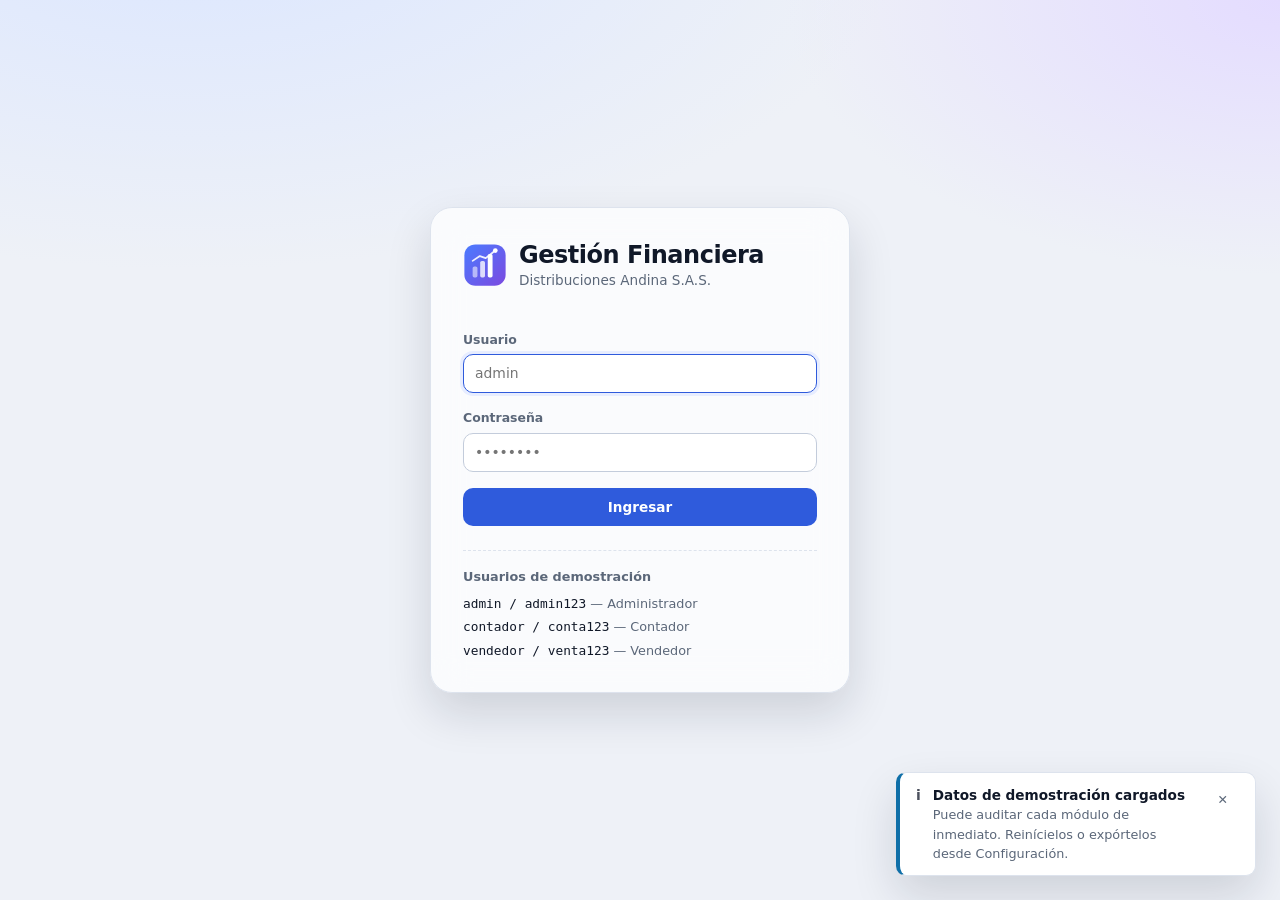
==== Aplicación con Claude/index.html @ ce904f7d "ERP y sistema de gestión financiera integral Aplicación web autónoma (HTML5, CSS3 y JavaScript nativ" ====
<!DOCTYPE html>
<html lang="es">
<head>
    <meta charset="UTF-8">
    <meta name="viewport" content="width=device-width, initial-scale=1">
    <meta name="description" content="ERP y sistema de gestión financiera integral: inventario, facturación, cartera, estados financieros e indicadores en tiempo real.">
    <meta name="color-scheme" content="light dark">
    <title>ERP y Gestión Financiera Integral</title>

    <link rel="icon" href="assets/IMG/logo.svg" type="image/svg+xml">
    <link rel="stylesheet" href="assets/CSS/base.css">
    <link rel="stylesheet" href="assets/CSS/layout.css">
    <link rel="stylesheet" href="assets/CSS/components.css">
</head>
<body>

    <a class="visually-hidden" href="#contenido">Saltar al contenido principal</a>

    <div id="app" role="application" aria-label="Sistema de gestión financiera"></div>

    <noscript>
        <div style="max-width:640px;margin:64px auto;padding:24px;border:1px solid #dde3ed;border-radius:16px;font-family:system-ui,sans-serif">
            <h1 style="margin:0 0 12px">JavaScript está desactivado</h1>
            <p style="margin:0;color:#5b6779">
                Esta aplicación calcula inventario, cartera y estados financieros en el navegador.
                Active JavaScript para poder utilizarla.
            </p>
        </div>
    </noscript>

    <!-- Capa base: utilidades, datos y componentes -->
    <script src="assets/JS/util.js"></script>
    <script src="assets/JS/db.js"></script>
    <script src="assets/JS/ui.js"></script>
    <script src="assets/JS/charts.js"></script>
    <script src="assets/JS/pdf.js"></script>
    <script src="assets/JS/lines.js"></script>
    <script src="assets/JS/auth.js"></script>

    <!-- Módulos de negocio -->
    <script src="assets/JS/contacts.js"></script>
    <script src="assets/JS/inventory.js"></script>
    <script src="assets/JS/purchases.js"></script>
    <script src="assets/JS/billing.js"></script>

    <!-- Análisis: el motor financiero debe cargarse antes del tablero -->
    <script src="assets/JS/financials.js"></script>
    <script src="assets/JS/dashboard.js"></script>
    <script src="assets/JS/tools.js"></script>
    <script src="assets/JS/payroll.js"></script>

    <!-- Arranque -->
    <script src="assets/JS/app.js"></script>

</body>
</html>
---- Aplicación con Claude/assets/CSS/base.css ----
/* ============================================================
   base.css — Reset, tokens de tema, tipografía y utilidades
   Sin dependencias externas: la tipografía usa la pila del
   sistema para que la aplicación funcione también sin red.
   ============================================================ */

:root {
    color-scheme: light;

    --font-sans: "Segoe UI Variable Text", "Segoe UI", system-ui, -apple-system,
                 "Inter", "Roboto", "Helvetica Neue", Arial, sans-serif;
    --font-mono: "Cascadia Mono", Consolas, "SF Mono", "Roboto Mono", monospace;

    /* Superficies */
    --bg: #eef1f7;
    --bg-accent: radial-gradient(1200px 600px at 15% -10%, #dbe6ff 0%, transparent 60%),
                 radial-gradient(900px 500px at 100% 0%, #e4dcff 0%, transparent 55%);
    --surface: #ffffff;
    --surface-2: #f7f9fc;
    --surface-glass: rgba(255, 255, 255, 0.72);
    --border: #dde3ed;
    --border-strong: #c3ccdb;

    /* Texto */
    --text: #101828;
    --text-muted: #5b6779;
    --text-soft: #8a94a6;
    --text-invert: #ffffff;

    /* Marca y estados */
    --primary: #2f5bdc;
    --primary-hover: #2447b4;
    --primary-soft: #e7edff;
    --success: #0f8a52;
    --success-soft: #dff5e9;
    --danger: #c92c3d;
    --danger-soft: #fce4e6;
    --warning: #b7791f;
    --warning-soft: #fdf1da;
    --info: #0f6fa8;
    --info-soft: #e0f0fa;

    /* Paleta de gráficos (no depende solo del color: se acompaña de rótulos) */
    --c1: #2f5bdc;
    --c2: #0f8a52;
    --c3: #b7791f;
    --c4: #8e4ec6;
    --c5: #0f88a8;
    --c6: #c92c3d;
    --c7: #5b6779;
    --c8: #d1710a;

    /* Formas */
    --r-sm: 6px;
    --r-md: 10px;
    --r-lg: 16px;
    --r-xl: 22px;
    --shadow-sm: 0 1px 2px rgba(16, 24, 40, 0.06);
    --shadow-md: 0 6px 18px rgba(16, 24, 40, 0.08);
    --shadow-lg: 0 20px 45px rgba(16, 24, 40, 0.14);

    /* Espaciado consistente */
    --sp-1: 4px;
    --sp-2: 8px;
    --sp-3: 12px;
    --sp-4: 16px;
    --sp-5: 24px;
    --sp-6: 32px;
    --sp-7: 48px;

    --sidebar-w: 256px;
    --sidebar-w-collapsed: 72px;
    --topbar-h: 62px;
}

[data-theme="dark"] {
    color-scheme: dark;

    --bg: #080c16;
    --bg-accent: radial-gradient(1200px 600px at 15% -10%, #14224a 0%, transparent 60%),
                 radial-gradient(900px 500px at 100% 0%, #241a45 0%, transparent 55%);
    --surface: #101725;
    --surface-2: #162032;
    --surface-glass: rgba(16, 23, 37, 0.72);
    --border: #223049;
    --border-strong: #33456a;

    --text: #e7edf8;
    --text-muted: #a2b0c6;
    --text-soft: #7b8aa3;

    --primary: #6690ff;
    --primary-hover: #83a5ff;
    --primary-soft: #17244a;
    --success: #3ecf8e;
    --success-soft: #102c22;
    --danger: #ff6b7d;
    --danger-soft: #331419;
    --warning: #e5b45c;
    --warning-soft: #2e2413;
    --info: #58b6ea;
    --info-soft: #10283a;

    --c1: #6690ff;
    --c2: #3ecf8e;
    --c3: #e5b45c;
    --c4: #b98bea;
    --c5: #4fc0dd;
    --c6: #ff6b7d;
    --c7: #93a1b8;
    --c8: #f0954a;

    --shadow-sm: 0 1px 2px rgba(0, 0, 0, 0.4);
    --shadow-md: 0 6px 18px rgba(0, 0, 0, 0.45);
    --shadow-lg: 0 20px 45px rgba(0, 0, 0, 0.55);
}

/* ---------- Reset ---------- */

*,
*::before,
*::after {
    box-sizing: border-box;
}

html,
body {
    height: 100%;
}

body {
    margin: 0;
    font-family: var(--font-sans);
    font-size: 14px;
    line-height: 1.5;
    color: var(--text);
    background-color: var(--bg);
    background-image: var(--bg-accent);
    background-attachment: fixed;
    -webkit-font-smoothing: antialiased;
}

h1, h2, h3, h4, h5, h6, p, figure {
    margin: 0;
}

h1 { font-size: 1.5rem; line-height: 1.25; letter-spacing: -0.02em; }
h2 { font-size: 1.15rem; line-height: 1.3; letter-spacing: -0.01em; }
h3 { font-size: 1rem; }
h4 { font-size: 0.9rem; }

ul, ol {
    margin: 0;
    padding: 0;
    list-style: none;
}

img, svg {
    max-width: 100%;
}

button, input, select, textarea {
    font: inherit;
    color: inherit;
}

a {
    color: var(--primary);
}

/* Foco visible y consistente en toda la aplicación (accesibilidad) */
:focus-visible {
    outline: 2px solid var(--primary);
    outline-offset: 2px;
    border-radius: var(--r-sm);
}

::-webkit-scrollbar { width: 10px; height: 10px; }
::-webkit-scrollbar-track { background: transparent; }
::-webkit-scrollbar-thumb {
    background: var(--border-strong);
    border-radius: 999px;
    border: 2px solid transparent;
    background-clip: content-box;
}

/* ---------- Utilidades ---------- */

.visually-hidden {
    position: absolute;
    width: 1px;
    height: 1px;
    margin: -1px;
    padding: 0;
    overflow: hidden;
    clip: rect(0 0 0 0);
    white-space: nowrap;
    border: 0;
}

.is-hidden { display: none !important; }

.text-muted { color: var(--text-muted); }
.text-soft { color: var(--text-soft); }
.text-right { text-align: right; }
.text-center { text-align: center; }
.num { font-variant-numeric: tabular-nums; }
.pos { color: var(--success); }
.neg { color: var(--danger); }
.strong { font-weight: 600; }

.row { display: flex; align-items: center; gap: var(--sp-3); }
.row-between { display: flex; align-items: center; justify-content: space-between; gap: var(--sp-3); }
.row-wrap { flex-wrap: wrap; }
.stack { display: flex; flex-direction: column; gap: var(--sp-4); }
.stack-sm { display: flex; flex-direction: column; gap: var(--sp-2); }
.grow { flex: 1 1 auto; min-width: 0; }

@media (prefers-reduced-motion: reduce) {
    *,
    *::before,
    *::after {
        animation-duration: 0.001ms !important;
        transition-duration: 0.001ms !important;
    }
}
---- Aplicación con Claude/assets/CSS/layout.css ----
/* ============================================================
   layout.css — Login, sidebar colapsable, topbar y rejillas
   ============================================================ */

/* ---------- Pantalla de acceso ---------- */

.login-screen {
    min-height: 100vh;
    display: grid;
    place-items: center;
    padding: var(--sp-5);
}

.login-card {
    width: min(420px, 100%);
    background: var(--surface-glass);
    backdrop-filter: blur(18px);
    -webkit-backdrop-filter: blur(18px);
    border: 1px solid var(--border);
    border-radius: var(--r-xl);
    box-shadow: var(--shadow-lg);
    padding: var(--sp-6);
}

.login-brand {
    display: flex;
    align-items: center;
    gap: var(--sp-3);
    margin-bottom: var(--sp-5);
}

.login-brand img { width: 44px; height: 44px; }
.login-brand p { color: var(--text-muted); font-size: 0.85rem; }

.login-hint {
    margin-top: var(--sp-5);
    padding-top: var(--sp-4);
    border-top: 1px dashed var(--border);
    font-size: 0.8rem;
    color: var(--text-muted);
}

.login-hint ul { display: grid; gap: var(--sp-1); margin-top: var(--sp-2); }
.login-hint code { font-family: var(--font-mono); color: var(--text); }

/* ---------- Estructura principal ---------- */

.app-shell {
    display: grid;
    grid-template-columns: var(--sidebar-w) 1fr;
    grid-template-rows: 100vh;
    transition: grid-template-columns 0.22s ease;
}

.app-shell.is-collapsed {
    grid-template-columns: var(--sidebar-w-collapsed) 1fr;
}

/* ---------- Sidebar ---------- */

.sidebar {
    display: flex;
    flex-direction: column;
    min-height: 0;
    background: var(--surface-glass);
    backdrop-filter: blur(16px);
    -webkit-backdrop-filter: blur(16px);
    border-right: 1px solid var(--border);
    overflow: hidden;
}

.sidebar-head {
    display: flex;
    align-items: center;
    gap: var(--sp-3);
    height: var(--topbar-h);
    padding: 0 var(--sp-4);
    border-bottom: 1px solid var(--border);
    flex: 0 0 auto;
}

.sidebar-head img { width: 30px; height: 30px; flex: 0 0 auto; }

.sidebar-title { font-weight: 700; font-size: 0.95rem; white-space: nowrap; }
.sidebar-title span { display: block; font-weight: 400; font-size: 0.7rem; color: var(--text-muted); }

.sidebar-nav {
    flex: 1 1 auto;
    min-height: 0;
    overflow-y: auto;
    padding: var(--sp-3) var(--sp-3) var(--sp-5);
}

.nav-group-label {
    padding: var(--sp-4) var(--sp-3) var(--sp-2);
    font-size: 0.68rem;
    font-weight: 700;
    letter-spacing: 0.08em;
    text-transform: uppercase;
    color: var(--text-soft);
    white-space: nowrap;
}

.nav-item {
    display: flex;
    align-items: center;
    gap: var(--sp-3);
    width: 100%;
    padding: 9px var(--sp-3);
    margin-bottom: 2px;
    border: 0;
    border-radius: var(--r-md);
    background: transparent;
    color: var(--text-muted);
    font-size: 0.87rem;
    font-weight: 500;
    text-align: left;
    cursor: pointer;
    transition: background 0.15s ease, color 0.15s ease;
}

.nav-item:hover { background: var(--surface-2); color: var(--text); }

.nav-item[aria-current="page"] {
    background: var(--primary-soft);
    color: var(--primary);
    font-weight: 600;
}

.nav-item .nav-icon {
    flex: 0 0 22px;
    display: grid;
    place-items: center;
    font-size: 1rem;
    line-height: 1;
}

.nav-item .nav-label { white-space: nowrap; overflow: hidden; text-overflow: ellipsis; }

.nav-badge {
    margin-left: auto;
    padding: 1px 7px;
    border-radius: 999px;
    background: var(--danger-soft);
    color: var(--danger);
    font-size: 0.7rem;
    font-weight: 700;
}

.app-shell.is-collapsed .sidebar-title,
.app-shell.is-collapsed .nav-label,
.app-shell.is-collapsed .nav-group-label,
.app-shell.is-collapsed .nav-badge {
    display: none;
}

.app-shell.is-collapsed .nav-item { justify-content: center; padding: 11px 0; }
.app-shell.is-collapsed .sidebar-head { justify-content: center; padding: 0; }

/* ---------- Barra superior ---------- */

.main-area {
    display: flex;
    flex-direction: column;
    min-width: 0;
    min-height: 0;
}

.topbar {
    display: flex;
    align-items: center;
    gap: var(--sp-3);
    height: var(--topbar-h);
    flex: 0 0 auto;
    padding: 0 var(--sp-5);
    background: var(--surface-glass);
    backdrop-filter: blur(16px);
    -webkit-backdrop-filter: blur(16px);
    border-bottom: 1px solid var(--border);
}

.topbar h1 { font-size: 1.05rem; font-weight: 650; }
.topbar .topbar-sub { font-size: 0.75rem; color: var(--text-muted); }

.topbar-spacer { flex: 1 1 auto; }

.user-chip {
    display: flex;
    align-items: center;
    gap: var(--sp-2);
    padding: 5px 10px 5px 5px;
    border: 1px solid var(--border);
    border-radius: 999px;
    background: var(--surface);
}

.avatar {
    width: 28px;
    height: 28px;
    display: grid;
    place-items: center;
    border-radius: 50%;
    background: var(--primary);
    color: #fff;
    font-size: 0.75rem;
    font-weight: 700;
}

.user-chip .user-name { font-size: 0.82rem; font-weight: 600; line-height: 1.1; }
.user-chip .user-role { font-size: 0.68rem; color: var(--text-muted); line-height: 1.1; }

.view-scroll {
    flex: 1 1 auto;
    min-height: 0;
    overflow-y: auto;
    padding: var(--sp-5);
}

.view { display: flex; flex-direction: column; gap: var(--sp-5); }

.view-head { display: flex; align-items: flex-start; gap: var(--sp-4); flex-wrap: wrap; }
.view-head .grow p { color: var(--text-muted); font-size: 0.85rem; margin-top: 2px; }

/* ---------- Rejillas ---------- */

.grid-kpi {
    display: grid;
    grid-template-columns: repeat(auto-fit, minmax(215px, 1fr));
    gap: var(--sp-4);
}

.grid-2 {
    display: grid;
    grid-template-columns: repeat(auto-fit, minmax(340px, 1fr));
    gap: var(--sp-4);
}

.grid-3 {
    display: grid;
    grid-template-columns: repeat(auto-fit, minmax(250px, 1fr));
    gap: var(--sp-4);
}

.grid-form {
    display: grid;
    grid-template-columns: repeat(auto-fit, minmax(190px, 1fr));
    gap: var(--sp-4);
}

.span-full { grid-column: 1 / -1; }

/* ---------- Responsive ---------- */

@media (max-width: 1080px) {
    .grid-kpi { grid-template-columns: repeat(auto-fit, minmax(180px, 1fr)); }
}

@media (max-width: 860px) {
    .app-shell,
    .app-shell.is-collapsed {
        grid-template-columns: 1fr;
    }

    .sidebar {
        position: fixed;
        z-index: 60;
        inset: 0 auto 0 0;
        width: min(280px, 84vw);
        transform: translateX(-102%);
        transition: transform 0.22s ease;
        box-shadow: var(--shadow-lg);
        background: var(--surface);
    }

    .app-shell.is-drawer-open .sidebar { transform: translateX(0); }

    .app-shell.is-collapsed .sidebar-title,
    .app-shell.is-collapsed .nav-label,
    .app-shell.is-collapsed .nav-group-label,
    .app-shell.is-collapsed .nav-badge { display: revert; }

    .app-shell.is-collapsed .nav-item { justify-content: flex-start; padding: 9px var(--sp-3); }
    .app-shell.is-collapsed .sidebar-head { justify-content: flex-start; padding: 0 var(--sp-4); }

    .scrim {
        position: fixed;
        inset: 0;
        z-index: 55;
        background: rgba(8, 12, 22, 0.5);
        backdrop-filter: blur(2px);
    }

    .topbar { padding: 0 var(--sp-4); }
    .view-scroll { padding: var(--sp-4); }
    .user-chip .user-name,
    .user-chip .user-role { display: none; }
    .user-chip { padding: 4px; }
}

@media (max-width: 560px) {
    .topbar h1 { font-size: 0.95rem; }
    .topbar .topbar-sub { display: none; }
    .grid-kpi { grid-template-columns: repeat(auto-fit, minmax(148px, 1fr)); gap: var(--sp-3); }
    .grid-2, .grid-3 { grid-template-columns: 1fr; }
    .view-scroll { padding: var(--sp-3); }
    .view { gap: var(--sp-4); }
}
---- Aplicación con Claude/assets/CSS/components.css ----
/* ============================================================
   components.css — Tarjetas, KPIs, formularios, tablas,
   modales, toasts, gráficos SVG y estados de interfaz
   ============================================================ */

/* ---------- Tarjeta ---------- */

.card {
    background: var(--surface);
    border: 1px solid var(--border);
    border-radius: var(--r-lg);
    box-shadow: var(--shadow-sm);
    overflow: hidden;
}

.card-head {
    display: flex;
    align-items: center;
    gap: var(--sp-3);
    padding: var(--sp-4) var(--sp-5);
    border-bottom: 1px solid var(--border);
    flex-wrap: wrap;
}

.card-head h2,
.card-head h3 { font-size: 0.95rem; font-weight: 650; }
.card-head p { font-size: 0.78rem; color: var(--text-muted); }

.card-body { padding: var(--sp-5); }
.card-body.flush { padding: 0; }

.card-foot {
    padding: var(--sp-4) var(--sp-5);
    border-top: 1px solid var(--border);
    background: var(--surface-2);
}

/* ---------- KPI ---------- */

.kpi {
    position: relative;
    padding: var(--sp-4) var(--sp-5);
    background: var(--surface);
    border: 1px solid var(--border);
    border-radius: var(--r-lg);
    box-shadow: var(--shadow-sm);
    display: flex;
    flex-direction: column;
    gap: var(--sp-1);
    overflow: hidden;
}

.kpi::before {
    content: "";
    position: absolute;
    inset: 0 auto 0 0;
    width: 4px;
    background: var(--kpi-accent, var(--primary));
}

.kpi-label {
    font-size: 0.75rem;
    font-weight: 600;
    color: var(--text-muted);
    text-transform: uppercase;
    letter-spacing: 0.04em;
}

.kpi-value {
    font-size: 1.5rem;
    font-weight: 700;
    letter-spacing: -0.02em;
    font-variant-numeric: tabular-nums;
    word-break: break-word;
}

.kpi-context { font-size: 0.75rem; color: var(--text-soft); }

/* ---------- Botones ---------- */

.btn {
    display: inline-flex;
    align-items: center;
    justify-content: center;
    gap: var(--sp-2);
    padding: 8px 14px;
    border: 1px solid transparent;
    border-radius: var(--r-md);
    background: var(--primary);
    color: #fff;
    font-size: 0.85rem;
    font-weight: 600;
    cursor: pointer;
    white-space: nowrap;
    transition: background 0.15s ease, border-color 0.15s ease, opacity 0.15s ease;
}

.btn:hover { background: var(--primary-hover); }
.btn:disabled { opacity: 0.5; cursor: not-allowed; }

.btn-secondary {
    background: var(--surface);
    border-color: var(--border-strong);
    color: var(--text);
}
.btn-secondary:hover { background: var(--surface-2); }

.btn-ghost { background: transparent; color: var(--text-muted); }
.btn-ghost:hover { background: var(--surface-2); color: var(--text); }

.btn-danger { background: var(--danger); }
.btn-danger:hover { background: var(--danger); filter: brightness(0.92); }

.btn-sm { padding: 5px 10px; font-size: 0.78rem; }
.btn-icon { padding: 7px; width: 34px; height: 34px; }

.icon-btn {
    display: inline-grid;
    place-items: center;
    width: 36px;
    height: 36px;
    border: 1px solid var(--border);
    border-radius: var(--r-md);
    background: var(--surface);
    color: var(--text-muted);
    font-size: 1rem;
    cursor: pointer;
    flex: 0 0 auto;
}
.icon-btn:hover { background: var(--surface-2); color: var(--text); }

/* ---------- Formularios ---------- */

.field { display: flex; flex-direction: column; gap: 5px; min-width: 0; }

.field > label {
    font-size: 0.78rem;
    font-weight: 600;
    color: var(--text-muted);
}

.field .hint { font-size: 0.72rem; color: var(--text-soft); }
.field .error-text { font-size: 0.72rem; color: var(--danger); font-weight: 600; }

.input,
.select,
.textarea {
    width: 100%;
    padding: 8px 11px;
    border: 1px solid var(--border-strong);
    border-radius: var(--r-md);
    background: var(--surface);
    color: var(--text);
    font-size: 0.87rem;
}

.input:focus,
.select:focus,
.textarea:focus { border-color: var(--primary); outline: none; box-shadow: 0 0 0 3px var(--primary-soft); }

.input[aria-invalid="true"] { border-color: var(--danger); }

.input.num-input { text-align: right; font-variant-numeric: tabular-nums; }

.textarea { min-height: 76px; resize: vertical; }

fieldset {
    border: 1px solid var(--border);
    border-radius: var(--r-md);
    padding: var(--sp-4);
    margin: 0;
}

legend { padding: 0 var(--sp-2); font-size: 0.78rem; font-weight: 700; color: var(--text-muted); }

.check {
    display: inline-flex;
    align-items: center;
    gap: var(--sp-2);
    font-size: 0.85rem;
    cursor: pointer;
}
.check input { width: 16px; height: 16px; accent-color: var(--primary); }

/* Grupo de opciones tipo segmento */
.segmented {
    display: inline-flex;
    padding: 3px;
    gap: 2px;
    background: var(--surface-2);
    border: 1px solid var(--border);
    border-radius: var(--r-md);
    flex-wrap: wrap;
}

.segmented button {
    padding: 5px 12px;
    border: 0;
    border-radius: 7px;
    background: transparent;
    color: var(--text-muted);
    font-size: 0.8rem;
    font-weight: 600;
    cursor: pointer;
}

.segmented button[aria-pressed="true"] {
    background: var(--surface);
    color: var(--text);
    box-shadow: var(--shadow-sm);
}

/* ---------- Barra de filtros ---------- */

.filters {
    display: flex;
    align-items: flex-end;
    gap: var(--sp-3);
    flex-wrap: wrap;
    padding: var(--sp-4);
    background: var(--surface);
    border: 1px solid var(--border);
    border-radius: var(--r-lg);
    box-shadow: var(--shadow-sm);
}

.filters .field { flex: 1 1 160px; }

.filter-status {
    display: flex;
    align-items: center;
    gap: var(--sp-2);
    flex-wrap: wrap;
    font-size: 0.78rem;
    color: var(--text-muted);
}

.chip {
    display: inline-flex;
    align-items: center;
    gap: 6px;
    padding: 3px 10px;
    border-radius: 999px;
    background: var(--primary-soft);
    color: var(--primary);
    font-size: 0.75rem;
    font-weight: 600;
}

/* ---------- Tablas ---------- */

.table-wrap { width: 100%; overflow-x: auto; }

table.data {
    width: 100%;
    border-collapse: collapse;
    font-size: 0.85rem;
}

table.data caption {
    text-align: left;
    padding: var(--sp-3) var(--sp-5);
    font-size: 0.78rem;
    color: var(--text-muted);
}

table.data th,
table.data td {
    padding: 9px var(--sp-4);
    text-align: left;
    border-bottom: 1px solid var(--border);
    white-space: nowrap;
}

table.data thead th {
    position: sticky;
    top: 0;
    z-index: 1;
    background: var(--surface-2);
    font-size: 0.73rem;
    font-weight: 700;
    text-transform: uppercase;
    letter-spacing: 0.04em;
    color: var(--text-muted);
}

table.data thead th.sortable { cursor: pointer; user-select: none; }
table.data thead th.sortable:hover { color: var(--text); }
table.data thead th .sort-mark { margin-left: 4px; font-size: 0.7rem; }

table.data tbody tr:hover { background: var(--surface-2); }
table.data tbody tr:last-child td { border-bottom: 0; }

table.data td.num,
table.data th.num { text-align: right; font-variant-numeric: tabular-nums; }

table.data tfoot td {
    background: var(--surface-2);
    font-weight: 700;
    border-top: 2px solid var(--border-strong);
}

table.data td.wrap { white-space: normal; min-width: 190px; }

.table-toolbar {
    display: flex;
    align-items: center;
    gap: var(--sp-3);
    flex-wrap: wrap;
    padding: var(--sp-3) var(--sp-4);
    border-bottom: 1px solid var(--border);
}

.pager {
    display: flex;
    align-items: center;
    justify-content: space-between;
    gap: var(--sp-3);
    padding: var(--sp-3) var(--sp-4);
    border-top: 1px solid var(--border);
    font-size: 0.78rem;
    color: var(--text-muted);
    flex-wrap: wrap;
}

/* ---------- Etiquetas de estado ---------- */

.badge {
    display: inline-flex;
    align-items: center;
    gap: 5px;
    padding: 2px 9px;
    border-radius: 999px;
    font-size: 0.72rem;
    font-weight: 700;
    white-space: nowrap;
}

.badge::before {
    content: "";
    width: 6px;
    height: 6px;
    border-radius: 50%;
    background: currentColor;
}

.badge-success { background: var(--success-soft); color: var(--success); }
.badge-danger  { background: var(--danger-soft);  color: var(--danger); }
.badge-warning { background: var(--warning-soft); color: var(--warning); }
.badge-info    { background: var(--info-soft);    color: var(--info); }
.badge-neutral { background: var(--surface-2);    color: var(--text-muted); }

/* ---------- Estados de interfaz ---------- */

.state {
    display: flex;
    flex-direction: column;
    align-items: center;
    gap: var(--sp-2);
    padding: var(--sp-7) var(--sp-5);
    text-align: center;
    color: var(--text-muted);
}

.state .state-icon { font-size: 1.8rem; opacity: 0.7; }
.state .state-title { font-weight: 650; color: var(--text); }
.state .state-msg { font-size: 0.83rem; max-width: 42ch; }

.spinner {
    width: 26px;
    height: 26px;
    border: 3px solid var(--border-strong);
    border-top-color: var(--primary);
    border-radius: 50%;
    animation: spin 0.7s linear infinite;
}

@keyframes spin { to { transform: rotate(360deg); } }

.banner {
    display: flex;
    align-items: flex-start;
    gap: var(--sp-3);
    padding: var(--sp-3) var(--sp-4);
    border-radius: var(--r-md);
    border: 1px solid transparent;
    font-size: 0.83rem;
}

.banner-warning { background: var(--warning-soft); border-color: var(--warning); color: var(--warning); }
.banner-danger  { background: var(--danger-soft);  border-color: var(--danger);  color: var(--danger); }
.banner-info    { background: var(--info-soft);    border-color: var(--info);    color: var(--info); }
.banner-success { background: var(--success-soft); border-color: var(--success); color: var(--success); }
.banner strong { display: block; }

/* ---------- Toasts ---------- */

.toast-stack {
    position: fixed;
    z-index: 200;
    right: var(--sp-5);
    bottom: var(--sp-5);
    display: flex;
    flex-direction: column;
    gap: var(--sp-2);
    max-width: min(360px, calc(100vw - 32px));
}

.toast {
    display: flex;
    align-items: flex-start;
    gap: var(--sp-3);
    padding: var(--sp-3) var(--sp-4);
    border-radius: var(--r-md);
    border: 1px solid var(--border);
    border-left-width: 4px;
    background: var(--surface);
    box-shadow: var(--shadow-lg);
    animation: toast-in 0.2s ease;
}

.toast-success { border-left-color: var(--success); }
.toast-error   { border-left-color: var(--danger); }
.toast-warning { border-left-color: var(--warning); }
.toast-info    { border-left-color: var(--info); }

.toast .toast-title { font-weight: 650; font-size: 0.85rem; }
.toast .toast-msg { font-size: 0.8rem; color: var(--text-muted); }

@keyframes toast-in {
    from { opacity: 0; transform: translateY(10px); }
    to { opacity: 1; transform: translateY(0); }
}

/* ---------- Modales ---------- */

.modal-backdrop {
    position: fixed;
    inset: 0;
    z-index: 150;
    display: grid;
    place-items: center;
    padding: var(--sp-4);
    background: rgba(8, 12, 22, 0.55);
    backdrop-filter: blur(3px);
    -webkit-backdrop-filter: blur(3px);
    overflow-y: auto;
}

.modal {
    width: min(680px, 100%);
    max-height: calc(100vh - 48px);
    display: flex;
    flex-direction: column;
    background: var(--surface);
    border: 1px solid var(--border);
    border-radius: var(--r-lg);
    box-shadow: var(--shadow-lg);
    animation: modal-in 0.18s ease;
}

.modal.modal-wide { width: min(980px, 100%); }
.modal.modal-sm { width: min(430px, 100%); }

@keyframes modal-in {
    from { opacity: 0; transform: translateY(12px) scale(0.99); }
    to { opacity: 1; transform: none; }
}

.modal-head {
    display: flex;
    align-items: center;
    gap: var(--sp-3);
    padding: var(--sp-4) var(--sp-5);
    border-bottom: 1px solid var(--border);
    flex: 0 0 auto;
}

.modal-head h2 { font-size: 1rem; }
.modal-head p { font-size: 0.78rem; color: var(--text-muted); }

.modal-body {
    padding: var(--sp-5);
    overflow-y: auto;
    flex: 1 1 auto;
    min-height: 0;
}

.modal-foot {
    display: flex;
    align-items: center;
    justify-content: flex-end;
    gap: var(--sp-3);
    padding: var(--sp-4) var(--sp-5);
    border-top: 1px solid var(--border);
    background: var(--surface-2);
    flex: 0 0 auto;
    flex-wrap: wrap;
}

.modal-foot .grow { text-align: left; }

/* ---------- Líneas de totales ---------- */

.totals { display: grid; gap: 6px; margin-left: auto; width: min(320px, 100%); }

.totals-line {
    display: flex;
    justify-content: space-between;
    gap: var(--sp-4);
    font-size: 0.85rem;
    font-variant-numeric: tabular-nums;
}

.totals-line.total {
    padding-top: 6px;
    border-top: 2px solid var(--border-strong);
    font-size: 1rem;
    font-weight: 700;
}

/* ---------- Gráficos SVG ---------- */

.chart {
    position: relative;
    width: 100%;
}

.chart svg { display: block; width: 100%; height: auto; overflow: visible; }

.chart .axis-line { stroke: var(--border-strong); stroke-width: 1; }
.chart .grid-line { stroke: var(--border); stroke-width: 1; stroke-dasharray: 3 4; }
.chart .axis-text { fill: var(--text-soft); font-size: 10px; font-family: var(--font-sans); }
.chart .series-line { fill: none; stroke-width: 2.2; stroke-linejoin: round; stroke-linecap: round; }
.chart .series-dot { stroke: var(--surface); stroke-width: 2; }
.chart .hover-guide { stroke: var(--text-soft); stroke-width: 1; stroke-dasharray: 3 3; }
.chart .bar { transition: opacity 0.12s ease; }
.chart .bar:hover, .chart .slice:hover { opacity: 0.78; cursor: pointer; }
.chart .bar-label { fill: var(--text-muted); font-size: 10px; font-family: var(--font-sans); }

.chart-tooltip {
    position: absolute;
    z-index: 5;
    min-width: 130px;
    padding: 7px 10px;
    border-radius: var(--r-sm);
    border: 1px solid var(--border);
    background: var(--surface);
    box-shadow: var(--shadow-md);
    font-size: 0.76rem;
    pointer-events: none;
    transform: translate(-50%, -110%);
}

.chart-tooltip .tt-title { font-weight: 700; margin-bottom: 3px; }
.chart-tooltip .tt-row { display: flex; align-items: center; gap: 6px; justify-content: space-between; }
.chart-tooltip .tt-key { display: flex; align-items: center; gap: 5px; color: var(--text-muted); }

.legend {
    display: flex;
    flex-wrap: wrap;
    gap: var(--sp-3);
    padding-top: var(--sp-3);
    font-size: 0.78rem;
    color: var(--text-muted);
}

.legend-item { display: inline-flex; align-items: center; gap: 6px; }

.swatch { width: 10px; height: 10px; border-radius: 3px; flex: 0 0 auto; }

/* ---------- Barra de progreso (presupuesto, cupos) ---------- */

.meter {
    position: relative;
    height: 7px;
    min-width: 70px;
    border-radius: 999px;
    background: var(--surface-2);
    border: 1px solid var(--border);
    overflow: hidden;
}

.meter > span {
    display: block;
    height: 100%;
    background: var(--meter-color, var(--primary));
}

/* ---------- Pestañas ---------- */

.tabs {
    display: flex;
    gap: var(--sp-1);
    border-bottom: 1px solid var(--border);
    overflow-x: auto;
}

.tabs button {
    padding: 9px var(--sp-4);
    border: 0;
    border-bottom: 2px solid transparent;
    background: transparent;
    color: var(--text-muted);
    font-size: 0.85rem;
    font-weight: 600;
    cursor: pointer;
    white-space: nowrap;
}

.tabs button[aria-selected="true"] { color: var(--primary); border-bottom-color: var(--primary); }

/* ---------- Listas de definición (estados financieros) ---------- */

.fin-line {
    display: flex;
    align-items: baseline;
    justify-content: space-between;
    gap: var(--sp-4);
    padding: 7px 0;
    border-bottom: 1px dashed var(--border);
    font-variant-numeric: tabular-nums;
}

.fin-line.sub { padding-left: var(--sp-4); font-size: 0.85rem; color: var(--text-muted); }
.fin-line.total { border-bottom: 0; border-top: 2px solid var(--border-strong); font-weight: 700; margin-top: 4px; }
.fin-line.grand { font-size: 1.05rem; }

@media (max-width: 560px) {
    .card-body { padding: var(--sp-4); }
    .card-head { padding: var(--sp-3) var(--sp-4); }
    .kpi { padding: var(--sp-3) var(--sp-4); }
    .kpi-value { font-size: 1.2rem; }
    .modal-body { padding: var(--sp-4); }
    .modal-foot { padding: var(--sp-3) var(--sp-4); }
    .modal-foot .btn { flex: 1 1 auto; }
    .toast-stack { right: var(--sp-3); left: var(--sp-3); bottom: var(--sp-3); max-width: none; }
    .totals { width: 100%; }
}
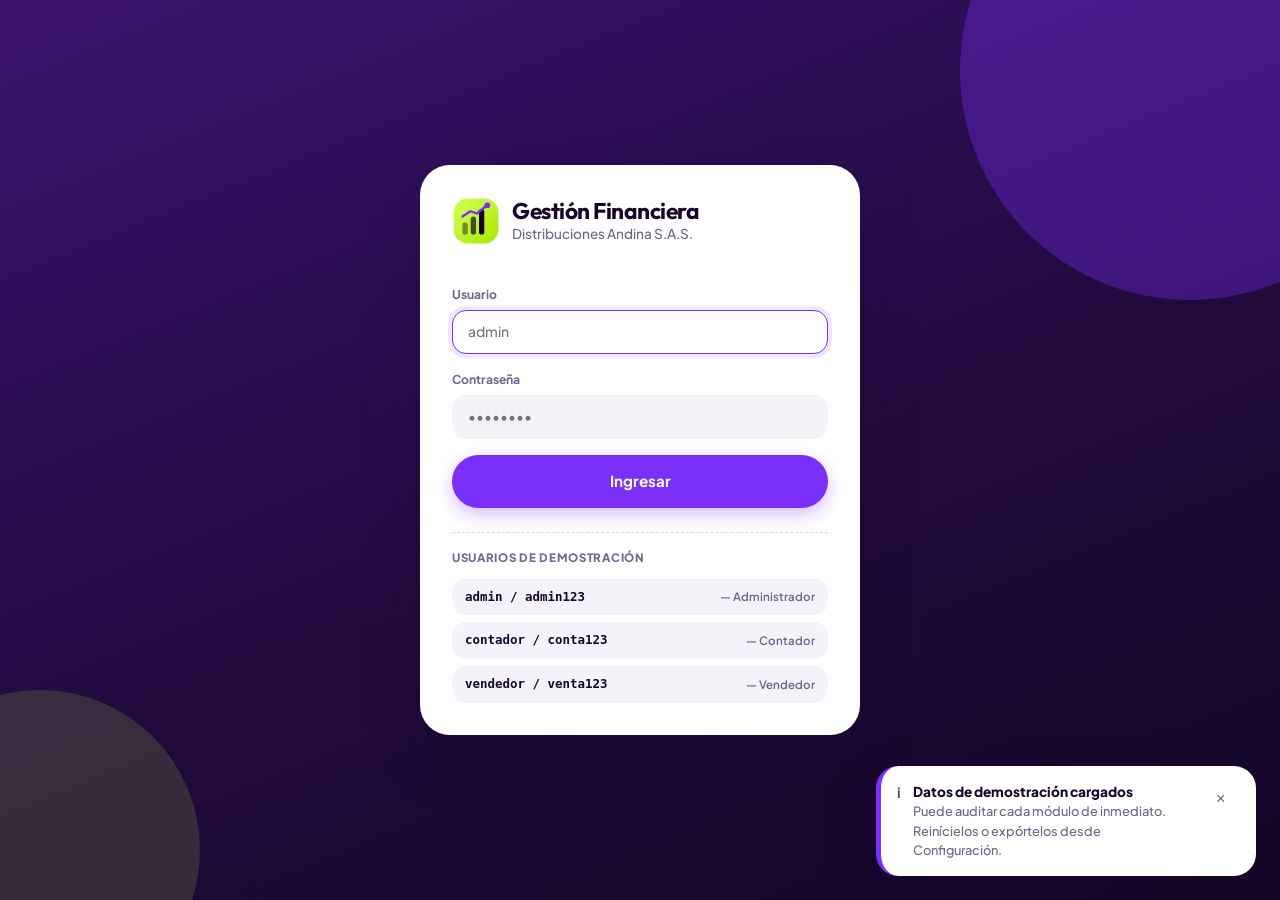
==== commit 26394a65: "Nueva piel visual y restauración de la carpeta de la app Aspecto: morado de marca con verde ácido de" ====
--- a/Aplicación con Claude/index.html
+++ b/Aplicación con Claude/index.html
@@ -8,6 +8,13 @@
     <title>ERP y Gestión Financiera Integral</title>
 
     <link rel="icon" href="assets/IMG/logo.svg" type="image/svg+xml">
+
+    <!-- Tipografía de marca. Si no hay red, la pila del sistema definida
+         en base.css la sustituye y la aplicación funciona igual. -->
+    <link rel="preconnect" href="https://fonts.googleapis.com">
+    <link rel="preconnect" href="https://fonts.gstatic.com" crossorigin>
+    <link rel="stylesheet" href="https://fonts.googleapis.com/css2?family=Outfit:wght@600;700;800&amp;family=Plus+Jakarta+Sans:wght@400;500;600;700;800&amp;display=swap">
+
     <link rel="stylesheet" href="assets/CSS/base.css">
     <link rel="stylesheet" href="assets/CSS/layout.css">
     <link rel="stylesheet" href="assets/CSS/components.css">
--- a/Aplicación con Claude/assets/CSS/base.css
+++ b/Aplicación con Claude/assets/CSS/base.css
@@ -1,63 +1,78 @@
 /* ============================================================
    base.css — Reset, tokens de tema, tipografía y utilidades
-   Sin dependencias externas: la tipografía usa la pila del
-   sistema para que la aplicación funcione también sin red.
+   Piel "Nu": morado de marca, verde ácido de acento, fondo
+   lavanda y esquinas muy redondeadas.
+   La tipografía se pide a Google Fonts desde index.html; si no
+   hay red, la pila del sistema la sustituye sin romper nada.
    ============================================================ */
 
 :root {
     color-scheme: light;
 
-    --font-sans: "Segoe UI Variable Text", "Segoe UI", system-ui, -apple-system,
-                 "Inter", "Roboto", "Helvetica Neue", Arial, sans-serif;
+    --font-sans: "Plus Jakarta Sans", "Segoe UI Variable Text", "Segoe UI", system-ui,
+                 -apple-system, "Helvetica Neue", Arial, sans-serif;
+    --font-display: "Outfit", "Segoe UI Variable Display", "Segoe UI", system-ui,
+                    -apple-system, "Helvetica Neue", Arial, sans-serif;
     --font-mono: "Cascadia Mono", Consolas, "SF Mono", "Roboto Mono", monospace;
 
     /* Superficies */
-    --bg: #eef1f7;
-    --bg-accent: radial-gradient(1200px 600px at 15% -10%, #dbe6ff 0%, transparent 60%),
-                 radial-gradient(900px 500px at 100% 0%, #e4dcff 0%, transparent 55%);
+    --bg: #f5f3fa;
+    --bg-accent: radial-gradient(1100px 560px at 12% -12%, #e8dcff 0%, transparent 62%),
+                 radial-gradient(820px 460px at 100% 0%, #e6f7c9 0%, transparent 58%);
     --surface: #ffffff;
-    --surface-2: #f7f9fc;
-    --surface-glass: rgba(255, 255, 255, 0.72);
-    --border: #dde3ed;
-    --border-strong: #c3ccdb;
+    --surface-2: #f5f3fa;
+    --surface-glass: rgba(255, 255, 255, 0.80);
+    --border: #ede8f7;
+    --border-strong: #ded5f0;
 
     /* Texto */
-    --text: #101828;
-    --text-muted: #5b6779;
-    --text-soft: #8a94a6;
+    --text: #16062b;
+    --text-muted: #6e6486;
+    --text-soft: #746890;
     --text-invert: #ffffff;
 
-    /* Marca y estados */
-    --primary: #2f5bdc;
-    --primary-hover: #2447b4;
-    --primary-soft: #e7edff;
-    --success: #0f8a52;
-    --success-soft: #dff5e9;
-    --danger: #c92c3d;
-    --danger-soft: #fce4e6;
-    --warning: #b7791f;
-    --warning-soft: #fdf1da;
-    --info: #0f6fa8;
-    --info-soft: #e0f0fa;
-
-    /* Paleta de gráficos (no depende solo del color: se acompaña de rótulos) */
-    --c1: #2f5bdc;
-    --c2: #0f8a52;
-    --c3: #b7791f;
-    --c4: #8e4ec6;
-    --c5: #0f88a8;
-    --c6: #c92c3d;
-    --c7: #5b6779;
-    --c8: #d1710a;
+    /* Marca */
+    --primary: #7b2ff7;
+    --primary-hover: #4b0fa8;
+    --primary-soft: #f0e7ff;
+    --accent: #c9f73f;          /* verde ácido: acciones vivas */
+    --accent-hover: #b8e831;
+    --accent-ink: #12061f;      /* texto legible sobre el acento */
+    --night: #170729;           /* superficie oscura de marca */
+    --night-2: #2c1052;
+
+    /* Estados */
+    --success: #097a56;
+    --success-soft: #e4fbf2;
+    --danger: #c22b48;
+    --danger-solid: #ff4d6d;
+    --danger-soft: #ffe9ee;
+    --warning: #8a5a0e;
+    --warning-soft: #fff3dc;
+    --info: #1d6fa8;
+    --info-soft: #eaf6ff;
+
+    /* Series de gráficos: legibles sobre fondo claro y oscuro.
+       El verde ácido se reserva para la interfaz, no para las líneas. */
+    --c1: #7b2ff7;
+    --c2: #12c48b;
+    --c3: #ffb020;
+    --c4: #ff4d6d;
+    --c5: #2c8fd8;
+    --c6: #8ec400;
+    --c7: #8e82ac;
+    --c8: #f0954a;
 
     /* Formas */
-    --r-sm: 6px;
-    --r-md: 10px;
-    --r-lg: 16px;
-    --r-xl: 22px;
-    --shadow-sm: 0 1px 2px rgba(16, 24, 40, 0.06);
-    --shadow-md: 0 6px 18px rgba(16, 24, 40, 0.08);
-    --shadow-lg: 0 20px 45px rgba(16, 24, 40, 0.14);
+    --r-sm: 10px;
+    --r-md: 14px;
+    --r-lg: 22px;
+    --r-xl: 30px;
+    --r-pill: 999px;
+    --shadow-sm: 0 1px 2px rgba(22, 6, 43, 0.07);
+    --shadow-md: 0 8px 24px rgba(22, 6, 43, 0.09);
+    --shadow-lg: 0 24px 60px rgba(22, 6, 43, 0.16);
+    --shadow-primary: 0 6px 18px rgba(123, 47, 247, 0.32);
 
     /* Espaciado consistente */
     --sp-1: 4px;
@@ -68,51 +83,59 @@
     --sp-6: 32px;
     --sp-7: 48px;
 
-    --sidebar-w: 256px;
-    --sidebar-w-collapsed: 72px;
-    --topbar-h: 62px;
+    --sidebar-w: 262px;
+    --sidebar-w-collapsed: 76px;
+    --topbar-h: 76px;
 }
 
 [data-theme="dark"] {
     color-scheme: dark;
 
-    --bg: #080c16;
-    --bg-accent: radial-gradient(1200px 600px at 15% -10%, #14224a 0%, transparent 60%),
-                 radial-gradient(900px 500px at 100% 0%, #241a45 0%, transparent 55%);
-    --surface: #101725;
-    --surface-2: #162032;
-    --surface-glass: rgba(16, 23, 37, 0.72);
-    --border: #223049;
-    --border-strong: #33456a;
-
-    --text: #e7edf8;
-    --text-muted: #a2b0c6;
-    --text-soft: #7b8aa3;
-
-    --primary: #6690ff;
-    --primary-hover: #83a5ff;
-    --primary-soft: #17244a;
-    --success: #3ecf8e;
-    --success-soft: #102c22;
-    --danger: #ff6b7d;
-    --danger-soft: #331419;
-    --warning: #e5b45c;
-    --warning-soft: #2e2413;
-    --info: #58b6ea;
-    --info-soft: #10283a;
-
-    --c1: #6690ff;
-    --c2: #3ecf8e;
-    --c3: #e5b45c;
-    --c4: #b98bea;
-    --c5: #4fc0dd;
-    --c6: #ff6b7d;
-    --c7: #93a1b8;
-    --c8: #f0954a;
-
-    --shadow-sm: 0 1px 2px rgba(0, 0, 0, 0.4);
-    --shadow-md: 0 6px 18px rgba(0, 0, 0, 0.45);
-    --shadow-lg: 0 20px 45px rgba(0, 0, 0, 0.55);
+    --bg: #0d0518;
+    --bg-accent: radial-gradient(1100px 560px at 12% -12%, #2a0f55 0%, transparent 62%),
+                 radial-gradient(820px 460px at 100% 0%, #17330c 0%, transparent 58%);
+    --surface: #190a2e;
+    --surface-2: #22103c;
+    --surface-glass: rgba(25, 10, 46, 0.80);
+    --border: #2e1a4d;
+    --border-strong: #43276b;
+
+    --text: #f2ecff;
+    --text-muted: #b5a7d4;
+    --text-soft: #8f80b4;
+
+    --primary: #a877ff;
+    --primary-hover: #c0a0ff;
+    --primary-soft: #2a1250;
+    --accent: #c9f73f;
+    --accent-hover: #d8ff5c;
+    --accent-ink: #12061f;
+    --night: #0d0518;
+    --night-2: #22103c;
+
+    --success: #3ee0a4;
+    --success-soft: #0d3328;
+    --danger: #ff8098;
+    --danger-solid: #ff4d6d;
+    --danger-soft: #3a141f;
+    --warning: #ffc75f;
+    --warning-soft: #372709;
+    --info: #6cc0f0;
+    --info-soft: #0e2c40;
+
+    --c1: #a877ff;
+    --c2: #3ee0a4;
+    --c3: #ffc75f;
+    --c4: #ff8098;
+    --c5: #6cc0f0;
+    --c6: #c9f73f;
+    --c7: #9c8ec4;
+    --c8: #ffab6b;
+
+    --shadow-sm: 0 1px 2px rgba(0, 0, 0, 0.45);
+    --shadow-md: 0 8px 24px rgba(0, 0, 0, 0.5);
+    --shadow-lg: 0 24px 60px rgba(0, 0, 0, 0.6);
+    --shadow-primary: 0 6px 18px rgba(168, 119, 255, 0.32);
 }
 
 /* ---------- Reset ---------- */
@@ -144,10 +167,15 @@
     margin: 0;
 }
 
-h1 { font-size: 1.5rem; line-height: 1.25; letter-spacing: -0.02em; }
-h2 { font-size: 1.15rem; line-height: 1.3; letter-spacing: -0.01em; }
-h3 { font-size: 1rem; }
-h4 { font-size: 0.9rem; }
+h1, h2, h3 {
+    font-family: var(--font-display);
+    letter-spacing: -0.022em;
+}
+
+h1 { font-size: 1.72rem; line-height: 1.15; font-weight: 700; }
+h2 { font-size: 1.06rem; line-height: 1.3; font-weight: 700; }
+h3 { font-size: 1rem; font-weight: 700; }
+h4 { font-size: 0.9rem; font-weight: 700; }
 
 ul, ol {
     margin: 0;
@@ -166,6 +194,12 @@
 
 a {
     color: var(--primary);
+    text-decoration: none;
+}
+
+a:hover {
+    color: var(--primary-hover);
+    text-decoration: underline;
 }
 
 /* Foco visible y consistente en toda la aplicación (accesibilidad) */
@@ -207,7 +241,7 @@
 .num { font-variant-numeric: tabular-nums; }
 .pos { color: var(--success); }
 .neg { color: var(--danger); }
-.strong { font-weight: 600; }
+.strong { font-weight: 700; }
 
 .row { display: flex; align-items: center; gap: var(--sp-3); }
 .row-between { display: flex; align-items: center; justify-content: space-between; gap: var(--sp-3); }
--- a/Aplicación con Claude/assets/CSS/layout.css
+++ b/Aplicación con Claude/assets/CSS/layout.css
@@ -9,14 +9,43 @@
     display: grid;
     place-items: center;
     padding: var(--sp-5);
+    background: linear-gradient(158deg, #3a1370 0%, #200a3d 55%, #150626 100%);
+    position: relative;
+    overflow: hidden;
+}
+
+.login-screen::before,
+.login-screen::after {
+    content: "";
+    position: absolute;
+    border-radius: 999px;
+    pointer-events: none;
+}
+
+.login-screen::before {
+    width: 460px;
+    height: 460px;
+    right: -140px;
+    top: -160px;
+    background: var(--primary);
+    opacity: 0.34;
+}
+
+.login-screen::after {
+    width: 320px;
+    height: 320px;
+    left: -120px;
+    bottom: -110px;
+    background: var(--accent);
+    opacity: 0.14;
 }
 
 .login-card {
-    width: min(420px, 100%);
-    background: var(--surface-glass);
-    backdrop-filter: blur(18px);
-    -webkit-backdrop-filter: blur(18px);
-    border: 1px solid var(--border);
+    position: relative;
+    z-index: 1;
+    width: min(440px, 100%);
+    background: var(--surface);
+    border: 0;
     border-radius: var(--r-xl);
     box-shadow: var(--shadow-lg);
     padding: var(--sp-6);
@@ -29,19 +58,34 @@
     margin-bottom: var(--sp-5);
 }
 
-.login-brand img { width: 44px; height: 44px; }
-.login-brand p { color: var(--text-muted); font-size: 0.85rem; }
+.login-brand img { width: 48px; height: 48px; border-radius: 16px; }
+.login-brand h1 { font-size: 1.42rem; }
+.login-brand p { color: var(--text-muted); font-size: 0.85rem; font-weight: 500; }
+
+.login-card .btn { width: 100%; padding: 15px 22px; font-size: 0.95rem; }
 
 .login-hint {
     margin-top: var(--sp-5);
     padding-top: var(--sp-4);
-    border-top: 1px dashed var(--border);
+    border-top: 1.5px dashed var(--border-strong);
     font-size: 0.8rem;
     color: var(--text-muted);
 }
 
-.login-hint ul { display: grid; gap: var(--sp-1); margin-top: var(--sp-2); }
-.login-hint code { font-family: var(--font-mono); color: var(--text); }
+.login-hint > p { font-size: 0.72rem; font-weight: 800; letter-spacing: 0.06em; color: var(--text-soft); text-transform: uppercase; }
+.login-hint ul { display: grid; gap: 7px; margin-top: var(--sp-3); }
+
+.login-hint li {
+    display: flex;
+    align-items: center;
+    gap: var(--sp-2);
+    background: var(--surface-2);
+    border-radius: var(--r-md);
+    padding: 9px 13px;
+}
+
+.login-hint code { font-family: var(--font-mono); color: var(--text); font-weight: 700; font-size: 0.78rem; }
+.login-hint li > span { margin-left: auto; font-size: 0.72rem; font-weight: 600; }
 
 /* ---------- Estructura principal ---------- */
 
@@ -62,10 +106,8 @@
     display: flex;
     flex-direction: column;
     min-height: 0;
-    background: var(--surface-glass);
-    backdrop-filter: blur(16px);
-    -webkit-backdrop-filter: blur(16px);
-    border-right: 1px solid var(--border);
+    background: linear-gradient(168deg, #240c46 0%, #170729 62%, #12061f 100%);
+    border-right: 0;
     overflow: hidden;
 }
 
@@ -75,29 +117,31 @@
     gap: var(--sp-3);
     height: var(--topbar-h);
     padding: 0 var(--sp-4);
-    border-bottom: 1px solid var(--border);
+    border-bottom: 1px solid rgba(255, 255, 255, 0.07);
     flex: 0 0 auto;
 }
 
-.sidebar-head img { width: 30px; height: 30px; flex: 0 0 auto; }
-
-.sidebar-title { font-weight: 700; font-size: 0.95rem; white-space: nowrap; }
-.sidebar-title span { display: block; font-weight: 400; font-size: 0.7rem; color: var(--text-muted); }
+.sidebar-head img { width: 36px; height: 36px; border-radius: 12px; flex: 0 0 auto; }
+
+.sidebar-title { font-family: var(--font-display); font-weight: 700; font-size: 0.98rem; white-space: nowrap; color: #ffffff; }
+.sidebar-title span { display: block; font-family: var(--font-sans); font-weight: 500; font-size: 0.7rem; color: #9c8ec4; }
 
 .sidebar-nav {
     flex: 1 1 auto;
     min-height: 0;
     overflow-y: auto;
-    padding: var(--sp-3) var(--sp-3) var(--sp-5);
-}
+    padding: var(--sp-4) var(--sp-3) var(--sp-5);
+}
+
+.sidebar-nav::-webkit-scrollbar-thumb { background: rgba(255, 255, 255, 0.14); }
 
 .nav-group-label {
     padding: var(--sp-4) var(--sp-3) var(--sp-2);
-    font-size: 0.68rem;
-    font-weight: 700;
-    letter-spacing: 0.08em;
+    font-size: 0.63rem;
+    font-weight: 800;
+    letter-spacing: 0.12em;
     text-transform: uppercase;
-    color: var(--text-soft);
+    color: #6f5f9b;
     white-space: nowrap;
 }
 
@@ -106,12 +150,12 @@
     align-items: center;
     gap: var(--sp-3);
     width: 100%;
-    padding: 9px var(--sp-3);
-    margin-bottom: 2px;
+    padding: 11px var(--sp-4);
+    margin-bottom: 3px;
     border: 0;
     border-radius: var(--r-md);
     background: transparent;
-    color: var(--text-muted);
+    color: #b9aedb;
     font-size: 0.87rem;
     font-weight: 500;
     text-align: left;
@@ -119,12 +163,12 @@
     transition: background 0.15s ease, color 0.15s ease;
 }
 
-.nav-item:hover { background: var(--surface-2); color: var(--text); }
+.nav-item:hover { background: rgba(255, 255, 255, 0.08); color: #ffffff; }
 
 .nav-item[aria-current="page"] {
-    background: var(--primary-soft);
-    color: var(--primary);
-    font-weight: 600;
+    background: var(--accent);
+    color: var(--accent-ink);
+    font-weight: 800;
 }
 
 .nav-item .nav-icon {
@@ -139,13 +183,15 @@
 
 .nav-badge {
     margin-left: auto;
-    padding: 1px 7px;
+    padding: 2px 9px;
     border-radius: 999px;
-    background: var(--danger-soft);
-    color: var(--danger);
-    font-size: 0.7rem;
-    font-weight: 700;
-}
+    background: var(--danger-solid);
+    color: #ffffff;
+    font-size: 0.68rem;
+    font-weight: 800;
+}
+
+.nav-item[aria-current="page"] .nav-badge { background: var(--accent-ink); color: var(--accent); }
 
 .app-shell.is-collapsed .sidebar-title,
 .app-shell.is-collapsed .nav-label,
@@ -154,7 +200,7 @@
     display: none;
 }
 
-.app-shell.is-collapsed .nav-item { justify-content: center; padding: 11px 0; }
+.app-shell.is-collapsed .nav-item { justify-content: center; padding: 12px 0; }
 .app-shell.is-collapsed .sidebar-head { justify-content: center; padding: 0; }
 
 /* ---------- Barra superior ---------- */
@@ -173,14 +219,12 @@
     height: var(--topbar-h);
     flex: 0 0 auto;
     padding: 0 var(--sp-5);
-    background: var(--surface-glass);
-    backdrop-filter: blur(16px);
-    -webkit-backdrop-filter: blur(16px);
+    background: var(--surface);
     border-bottom: 1px solid var(--border);
 }
 
-.topbar h1 { font-size: 1.05rem; font-weight: 650; }
-.topbar .topbar-sub { font-size: 0.75rem; color: var(--text-muted); }
+.topbar h1 { font-size: 1.12rem; font-weight: 700; }
+.topbar .topbar-sub { font-size: 0.75rem; color: var(--text-soft); font-weight: 500; }
 
 .topbar-spacer { flex: 1 1 auto; }
 
@@ -188,26 +232,27 @@
     display: flex;
     align-items: center;
     gap: var(--sp-2);
-    padding: 5px 10px 5px 5px;
-    border: 1px solid var(--border);
-    border-radius: 999px;
-    background: var(--surface);
+    padding: 5px 14px 5px 5px;
+    border: 0;
+    border-radius: var(--r-pill);
+    background: var(--surface-2);
 }
 
 .avatar {
-    width: 28px;
-    height: 28px;
+    width: 34px;
+    height: 34px;
     display: grid;
     place-items: center;
     border-radius: 50%;
     background: var(--primary);
     color: #fff;
-    font-size: 0.75rem;
-    font-weight: 700;
-}
-
-.user-chip .user-name { font-size: 0.82rem; font-weight: 600; line-height: 1.1; }
-.user-chip .user-role { font-size: 0.68rem; color: var(--text-muted); line-height: 1.1; }
+    font-size: 0.76rem;
+    font-weight: 800;
+    border: 2.5px solid var(--accent);
+}
+
+.user-chip .user-name { font-size: 0.82rem; font-weight: 700; line-height: 1.15; }
+.user-chip .user-role { font-size: 0.68rem; color: var(--text-soft); line-height: 1.15; font-weight: 500; }
 
 .view-scroll {
     flex: 1 1 auto;
@@ -219,7 +264,7 @@
 .view { display: flex; flex-direction: column; gap: var(--sp-5); }
 
 .view-head { display: flex; align-items: flex-start; gap: var(--sp-4); flex-wrap: wrap; }
-.view-head .grow p { color: var(--text-muted); font-size: 0.85rem; margin-top: 2px; }
+.view-head .grow p { color: var(--text-muted); font-size: 0.87rem; margin-top: 4px; font-weight: 500; }
 
 /* ---------- Rejillas ---------- */
 
@@ -269,7 +314,6 @@
         transform: translateX(-102%);
         transition: transform 0.22s ease;
         box-shadow: var(--shadow-lg);
-        background: var(--surface);
     }
 
     .app-shell.is-drawer-open .sidebar { transform: translateX(0); }
@@ -279,15 +323,15 @@
     .app-shell.is-collapsed .nav-group-label,
     .app-shell.is-collapsed .nav-badge { display: revert; }
 
-    .app-shell.is-collapsed .nav-item { justify-content: flex-start; padding: 9px var(--sp-3); }
+    .app-shell.is-collapsed .nav-item { justify-content: flex-start; padding: 11px var(--sp-4); }
     .app-shell.is-collapsed .sidebar-head { justify-content: flex-start; padding: 0 var(--sp-4); }
 
     .scrim {
         position: fixed;
         inset: 0;
         z-index: 55;
-        background: rgba(8, 12, 22, 0.5);
-        backdrop-filter: blur(2px);
+        background: rgba(13, 5, 24, 0.55);
+        backdrop-filter: blur(3px);
     }
 
     .topbar { padding: 0 var(--sp-4); }
@@ -298,10 +342,11 @@
 }
 
 @media (max-width: 560px) {
-    .topbar h1 { font-size: 0.95rem; }
+    .topbar h1 { font-size: 1rem; }
     .topbar .topbar-sub { display: none; }
     .grid-kpi { grid-template-columns: repeat(auto-fit, minmax(148px, 1fr)); gap: var(--sp-3); }
     .grid-2, .grid-3 { grid-template-columns: 1fr; }
     .view-scroll { padding: var(--sp-3); }
     .view { gap: var(--sp-4); }
-}
+    .login-card { padding: var(--sp-5); }
+}
--- a/Aplicación con Claude/assets/CSS/components.css
+++ b/Aplicación con Claude/assets/CSS/components.css
@@ -7,8 +7,8 @@
 
 .card {
     background: var(--surface);
-    border: 1px solid var(--border);
-    border-radius: var(--r-lg);
+    border: 0;
+    border-radius: var(--r-xl);
     box-shadow: var(--shadow-sm);
     overflow: hidden;
 }
@@ -23,8 +23,8 @@
 }
 
 .card-head h2,
-.card-head h3 { font-size: 0.95rem; font-weight: 650; }
-.card-head p { font-size: 0.78rem; color: var(--text-muted); }
+.card-head h3 { font-size: 1rem; font-weight: 700; }
+.card-head p { font-size: 0.78rem; color: var(--text-muted); font-weight: 500; }
 
 .card-body { padding: var(--sp-5); }
 .card-body.flush { padding: 0; }
@@ -41,40 +41,57 @@
     position: relative;
     padding: var(--sp-4) var(--sp-5);
     background: var(--surface);
-    border: 1px solid var(--border);
+    border: 0;
     border-radius: var(--r-lg);
     box-shadow: var(--shadow-sm);
     display: flex;
     flex-direction: column;
-    gap: var(--sp-1);
+    gap: 5px;
     overflow: hidden;
 }
 
+/* Punto de color en lugar del antiguo filo lateral */
 .kpi::before {
     content: "";
     position: absolute;
-    inset: 0 auto 0 0;
-    width: 4px;
+    top: 20px;
+    left: var(--sp-5);
+    width: 8px;
+    height: 8px;
+    border-radius: 999px;
     background: var(--kpi-accent, var(--primary));
 }
 
 .kpi-label {
-    font-size: 0.75rem;
-    font-weight: 600;
+    font-size: 0.7rem;
+    font-weight: 800;
     color: var(--text-muted);
     text-transform: uppercase;
-    letter-spacing: 0.04em;
+    letter-spacing: 0.06em;
+    padding-left: 16px;
 }
 
 .kpi-value {
-    font-size: 1.5rem;
+    font-family: var(--font-display);
+    font-size: 1.62rem;
     font-weight: 700;
-    letter-spacing: -0.02em;
+    letter-spacing: -0.025em;
     font-variant-numeric: tabular-nums;
     word-break: break-word;
-}
-
-.kpi-context { font-size: 0.75rem; color: var(--text-soft); }
+    line-height: 1.15;
+}
+
+.kpi-context { font-size: 0.75rem; color: var(--text-soft); font-weight: 500; }
+
+/* La primera tarjeta de cada fila de KPIs manda la jerarquía */
+.grid-kpi > .kpi:first-child {
+    background: linear-gradient(150deg, var(--night-2) 0%, var(--night) 100%);
+    color: #ffffff;
+}
+
+.grid-kpi > .kpi:first-child::before { background: var(--accent); }
+.grid-kpi > .kpi:first-child .kpi-label { color: #c7b9ea; }
+.grid-kpi > .kpi:first-child .kpi-context { color: #a99ad1; }
 
 /* ---------- Botones ---------- */
 
@@ -83,168 +100,199 @@
     align-items: center;
     justify-content: center;
     gap: var(--sp-2);
-    padding: 8px 14px;
-    border: 1px solid transparent;
-    border-radius: var(--r-md);
+    padding: 11px 22px;
+    border: 0;
+    border-radius: var(--r-pill);
     background: var(--primary);
-    color: #fff;
+    color: #ffffff;
     font-size: 0.85rem;
-    font-weight: 600;
+    font-weight: 700;
     cursor: pointer;
     white-space: nowrap;
-    transition: background 0.15s ease, border-color 0.15s ease, opacity 0.15s ease;
-}
-
-.btn:hover { background: var(--primary-hover); }
-.btn:disabled { opacity: 0.5; cursor: not-allowed; }
+    box-shadow: var(--shadow-primary);
+    transition: background 0.15s ease, transform 0.12s ease, box-shadow 0.15s ease;
+}
+
+.btn:hover { background: var(--primary-hover); transform: translateY(-1px); }
+
+/* En tema oscuro el morado se aclara para separarse del fondo, y el blanco
+   deja de contrastar sobre él: la pastilla pasa a texto casi negro. */
+[data-theme="dark"] .btn { color: var(--accent-ink); }
+[data-theme="dark"] .btn-secondary { color: var(--text); }
+[data-theme="dark"] .btn-ghost { color: var(--text-muted); }
+[data-theme="dark"] .btn-danger { color: var(--accent-ink); }
+[data-theme="dark"] .segmented button[aria-pressed="true"],
+[data-theme="dark"] .tabs button[aria-selected="true"] { color: var(--accent-ink); }
+.btn:active { transform: none; }
+.btn:disabled { opacity: 0.45; cursor: not-allowed; box-shadow: none; transform: none; }
 
 .btn-secondary {
     background: var(--surface);
-    border-color: var(--border-strong);
     color: var(--text);
-}
-.btn-secondary:hover { background: var(--surface-2); }
-
-.btn-ghost { background: transparent; color: var(--text-muted); }
-.btn-ghost:hover { background: var(--surface-2); color: var(--text); }
-
-.btn-danger { background: var(--danger); }
-.btn-danger:hover { background: var(--danger); filter: brightness(0.92); }
-
-.btn-sm { padding: 5px 10px; font-size: 0.78rem; }
-.btn-icon { padding: 7px; width: 34px; height: 34px; }
+    box-shadow: var(--shadow-sm);
+}
+.btn-secondary:hover { background: var(--surface-2); color: var(--text); }
+
+.btn-ghost { background: transparent; color: var(--text-muted); box-shadow: none; }
+.btn-ghost:hover { background: var(--surface-2); color: var(--text); transform: none; }
+
+.btn-danger { background: var(--danger-solid); box-shadow: 0 6px 18px rgba(255, 77, 109, 0.3); }
+.btn-danger:hover { background: var(--danger-solid); filter: brightness(0.94); }
+
+/* Acciones cortas de fila (Abonar, Liquidar, Pagar): verde vivo.
+   El morado queda para las acciones que crean un documento. */
+.btn.btn-sm:not(.btn-secondary):not(.btn-ghost):not(.btn-danger) {
+    background: var(--accent);
+    color: var(--accent-ink);
+    box-shadow: none;
+}
+.btn.btn-sm:not(.btn-secondary):not(.btn-ghost):not(.btn-danger):hover {
+    background: var(--accent-hover);
+    color: var(--accent-ink);
+}
+
+.btn-sm { padding: 7px 14px; font-size: 0.78rem; }
+.btn-icon { padding: 7px; width: 36px; height: 36px; }
 
 .icon-btn {
     display: inline-grid;
     place-items: center;
-    width: 36px;
-    height: 36px;
-    border: 1px solid var(--border);
-    border-radius: var(--r-md);
-    background: var(--surface);
+    width: 38px;
+    height: 38px;
+    border: 0;
+    border-radius: var(--r-pill);
+    background: var(--surface-2);
     color: var(--text-muted);
     font-size: 1rem;
     cursor: pointer;
     flex: 0 0 auto;
-}
-.icon-btn:hover { background: var(--surface-2); color: var(--text); }
+    transition: background 0.15s ease, color 0.15s ease;
+}
+.icon-btn:hover { background: var(--primary-soft); color: var(--primary); }
 
 /* ---------- Formularios ---------- */
 
-.field { display: flex; flex-direction: column; gap: 5px; min-width: 0; }
+.field { display: flex; flex-direction: column; gap: 6px; min-width: 0; }
 
 .field > label {
-    font-size: 0.78rem;
-    font-weight: 600;
-    color: var(--text-muted);
-}
-
-.field .hint { font-size: 0.72rem; color: var(--text-soft); }
-.field .error-text { font-size: 0.72rem; color: var(--danger); font-weight: 600; }
+    font-size: 0.76rem;
+    font-weight: 700;
+    color: var(--text-muted);
+}
+
+.field .hint { font-size: 0.72rem; color: var(--text-soft); font-weight: 500; }
+.field .error-text { font-size: 0.72rem; color: var(--danger); font-weight: 700; }
 
 .input,
 .select,
 .textarea {
     width: 100%;
-    padding: 8px 11px;
-    border: 1px solid var(--border-strong);
+    padding: 11px 15px;
+    border: 1.5px solid transparent;
     border-radius: var(--r-md);
-    background: var(--surface);
+    background: var(--surface-2);
     color: var(--text);
     font-size: 0.87rem;
+    font-weight: 500;
+    transition: border-color 0.15s ease, box-shadow 0.15s ease, background 0.15s ease;
 }
 
 .input:focus,
 .select:focus,
-.textarea:focus { border-color: var(--primary); outline: none; box-shadow: 0 0 0 3px var(--primary-soft); }
+.textarea:focus {
+    border-color: var(--primary);
+    background: var(--surface);
+    outline: none;
+    box-shadow: 0 0 0 4px var(--primary-soft);
+}
 
 .input[aria-invalid="true"] { border-color: var(--danger); }
 
 .input.num-input { text-align: right; font-variant-numeric: tabular-nums; }
 
-.textarea { min-height: 76px; resize: vertical; }
+.textarea { min-height: 82px; resize: vertical; }
 
 fieldset {
     border: 1px solid var(--border);
-    border-radius: var(--r-md);
+    border-radius: var(--r-lg);
     padding: var(--sp-4);
     margin: 0;
 }
 
-legend { padding: 0 var(--sp-2); font-size: 0.78rem; font-weight: 700; color: var(--text-muted); }
+legend { padding: 0 var(--sp-2); font-size: 0.76rem; font-weight: 800; color: var(--text-muted); }
 
 .check {
     display: inline-flex;
     align-items: center;
     gap: var(--sp-2);
     font-size: 0.85rem;
+    font-weight: 500;
     cursor: pointer;
 }
-.check input { width: 16px; height: 16px; accent-color: var(--primary); }
+.check input { width: 17px; height: 17px; accent-color: var(--primary); }
 
 /* Grupo de opciones tipo segmento */
 .segmented {
     display: inline-flex;
-    padding: 3px;
-    gap: 2px;
-    background: var(--surface-2);
-    border: 1px solid var(--border);
-    border-radius: var(--r-md);
+    padding: 4px;
+    gap: 3px;
+    background: var(--surface-2);
+    border-radius: var(--r-pill);
     flex-wrap: wrap;
 }
 
 .segmented button {
-    padding: 5px 12px;
-    border: 0;
-    border-radius: 7px;
+    padding: 7px 16px;
+    border: 0;
+    border-radius: var(--r-pill);
     background: transparent;
     color: var(--text-muted);
     font-size: 0.8rem;
+    font-weight: 700;
+    cursor: pointer;
+}
+
+.segmented button[aria-pressed="true"] {
+    background: var(--primary);
+    color: #ffffff;
+}
+
+/* ---------- Barra de filtros ---------- */
+
+.filters {
+    display: flex;
+    align-items: flex-end;
+    gap: var(--sp-3);
+    flex-wrap: wrap;
+    padding: var(--sp-4);
+    background: var(--surface);
+    border: 0;
+    border-radius: var(--r-xl);
+    box-shadow: var(--shadow-sm);
+}
+
+.filters .field { flex: 1 1 160px; }
+
+.filter-status {
+    display: flex;
+    align-items: center;
+    gap: var(--sp-2);
+    flex-wrap: wrap;
+    font-size: 0.78rem;
+    color: var(--text-muted);
     font-weight: 600;
-    cursor: pointer;
-}
-
-.segmented button[aria-pressed="true"] {
-    background: var(--surface);
-    color: var(--text);
-    box-shadow: var(--shadow-sm);
-}
-
-/* ---------- Barra de filtros ---------- */
-
-.filters {
-    display: flex;
-    align-items: flex-end;
-    gap: var(--sp-3);
-    flex-wrap: wrap;
-    padding: var(--sp-4);
-    background: var(--surface);
-    border: 1px solid var(--border);
-    border-radius: var(--r-lg);
-    box-shadow: var(--shadow-sm);
-}
-
-.filters .field { flex: 1 1 160px; }
-
-.filter-status {
-    display: flex;
-    align-items: center;
-    gap: var(--sp-2);
-    flex-wrap: wrap;
-    font-size: 0.78rem;
-    color: var(--text-muted);
 }
 
 .chip {
     display: inline-flex;
     align-items: center;
     gap: 6px;
-    padding: 3px 10px;
-    border-radius: 999px;
+    padding: 5px 13px;
+    border-radius: var(--r-pill);
     background: var(--primary-soft);
     color: var(--primary);
     font-size: 0.75rem;
-    font-weight: 600;
+    font-weight: 700;
 }
 
 /* ---------- Tablas ---------- */
@@ -266,7 +314,7 @@
 
 table.data th,
 table.data td {
-    padding: 9px var(--sp-4);
+    padding: 12px var(--sp-4);
     text-align: left;
     border-bottom: 1px solid var(--border);
     white-space: nowrap;
@@ -277,37 +325,42 @@
     top: 0;
     z-index: 1;
     background: var(--surface-2);
-    font-size: 0.73rem;
-    font-weight: 700;
+    font-size: 0.68rem;
+    font-weight: 800;
     text-transform: uppercase;
-    letter-spacing: 0.04em;
-    color: var(--text-muted);
+    letter-spacing: 0.07em;
+    color: var(--text-muted);
+    border-bottom: 0;
 }
 
 table.data thead th.sortable { cursor: pointer; user-select: none; }
-table.data thead th.sortable:hover { color: var(--text); }
+table.data thead th.sortable:hover { color: var(--primary); }
 table.data thead th .sort-mark { margin-left: 4px; font-size: 0.7rem; }
 
+table.data tbody tr { transition: background 0.12s ease; }
 table.data tbody tr:hover { background: var(--surface-2); }
 table.data tbody tr:last-child td { border-bottom: 0; }
+table.data tbody td { font-weight: 500; }
 
 table.data td.num,
 table.data th.num { text-align: right; font-variant-numeric: tabular-nums; }
+table.data tbody td.num { font-weight: 700; }
 
 table.data tfoot td {
     background: var(--surface-2);
-    font-weight: 700;
+    font-weight: 800;
     border-top: 2px solid var(--border-strong);
-}
-
-table.data td.wrap { white-space: normal; min-width: 190px; }
+    border-bottom: 0;
+}
+
+table.data td.wrap { white-space: normal; min-width: 190px; font-weight: 600; }
 
 .table-toolbar {
     display: flex;
     align-items: center;
     gap: var(--sp-3);
     flex-wrap: wrap;
-    padding: var(--sp-3) var(--sp-4);
+    padding: var(--sp-4);
     border-bottom: 1px solid var(--border);
 }
 
@@ -316,10 +369,11 @@
     align-items: center;
     justify-content: space-between;
     gap: var(--sp-3);
-    padding: var(--sp-3) var(--sp-4);
+    padding: var(--sp-4);
     border-top: 1px solid var(--border);
     font-size: 0.78rem;
-    color: var(--text-muted);
+    color: var(--text-soft);
+    font-weight: 600;
     flex-wrap: wrap;
 }
 
@@ -329,19 +383,11 @@
     display: inline-flex;
     align-items: center;
     gap: 5px;
-    padding: 2px 9px;
-    border-radius: 999px;
+    padding: 4px 12px;
+    border-radius: var(--r-pill);
     font-size: 0.72rem;
-    font-weight: 700;
+    font-weight: 800;
     white-space: nowrap;
-}
-
-.badge::before {
-    content: "";
-    width: 6px;
-    height: 6px;
-    border-radius: 50%;
-    background: currentColor;
 }
 
 .badge-success { background: var(--success-soft); color: var(--success); }
@@ -362,13 +408,13 @@
     color: var(--text-muted);
 }
 
-.state .state-icon { font-size: 1.8rem; opacity: 0.7; }
-.state .state-title { font-weight: 650; color: var(--text); }
-.state .state-msg { font-size: 0.83rem; max-width: 42ch; }
+.state .state-icon { font-size: 1.9rem; opacity: 0.6; }
+.state .state-title { font-weight: 700; color: var(--text); font-family: var(--font-display); }
+.state .state-msg { font-size: 0.83rem; max-width: 42ch; font-weight: 500; }
 
 .spinner {
-    width: 26px;
-    height: 26px;
+    width: 28px;
+    height: 28px;
     border: 3px solid var(--border-strong);
     border-top-color: var(--primary);
     border-radius: 50%;
@@ -381,17 +427,18 @@
     display: flex;
     align-items: flex-start;
     gap: var(--sp-3);
-    padding: var(--sp-3) var(--sp-4);
-    border-radius: var(--r-md);
-    border: 1px solid transparent;
+    padding: var(--sp-4);
+    border-radius: var(--r-lg);
+    border: 0;
     font-size: 0.83rem;
-}
-
-.banner-warning { background: var(--warning-soft); border-color: var(--warning); color: var(--warning); }
-.banner-danger  { background: var(--danger-soft);  border-color: var(--danger);  color: var(--danger); }
-.banner-info    { background: var(--info-soft);    border-color: var(--info);    color: var(--info); }
-.banner-success { background: var(--success-soft); border-color: var(--success); color: var(--success); }
-.banner strong { display: block; }
+    font-weight: 500;
+}
+
+.banner-warning { background: var(--warning-soft); color: var(--warning); }
+.banner-danger  { background: var(--danger-soft);  color: var(--danger); }
+.banner-info    { background: var(--info-soft);    color: var(--info); }
+.banner-success { background: var(--success-soft); color: var(--success); }
+.banner strong { display: block; font-weight: 800; }
 
 /* ---------- Toasts ---------- */
 
@@ -403,33 +450,33 @@
     display: flex;
     flex-direction: column;
     gap: var(--sp-2);
-    max-width: min(360px, calc(100vw - 32px));
+    max-width: min(380px, calc(100vw - 32px));
 }
 
 .toast {
     display: flex;
     align-items: flex-start;
     gap: var(--sp-3);
-    padding: var(--sp-3) var(--sp-4);
-    border-radius: var(--r-md);
-    border: 1px solid var(--border);
-    border-left-width: 4px;
+    padding: var(--sp-4);
+    border-radius: var(--r-lg);
+    border: 0;
+    border-left: 5px solid var(--border);
     background: var(--surface);
     box-shadow: var(--shadow-lg);
     animation: toast-in 0.2s ease;
 }
 
-.toast-success { border-left-color: var(--success); }
-.toast-error   { border-left-color: var(--danger); }
-.toast-warning { border-left-color: var(--warning); }
-.toast-info    { border-left-color: var(--info); }
-
-.toast .toast-title { font-weight: 650; font-size: 0.85rem; }
-.toast .toast-msg { font-size: 0.8rem; color: var(--text-muted); }
+.toast-success { border-left-color: #12c48b; }
+.toast-error   { border-left-color: var(--danger-solid); }
+.toast-warning { border-left-color: #ffb020; }
+.toast-info    { border-left-color: var(--primary); }
+
+.toast .toast-title { font-weight: 800; font-size: 0.85rem; }
+.toast .toast-msg { font-size: 0.8rem; color: var(--text-muted); font-weight: 500; }
 
 @keyframes toast-in {
-    from { opacity: 0; transform: translateY(10px); }
-    to { opacity: 1; transform: translateY(0); }
+    from { opacity: 0; transform: translateY(12px) scale(0.98); }
+    to { opacity: 1; transform: none; }
 }
 
 /* ---------- Modales ---------- */
@@ -441,9 +488,9 @@
     display: grid;
     place-items: center;
     padding: var(--sp-4);
-    background: rgba(8, 12, 22, 0.55);
-    backdrop-filter: blur(3px);
-    -webkit-backdrop-filter: blur(3px);
+    background: rgba(13, 5, 24, 0.55);
+    backdrop-filter: blur(4px);
+    -webkit-backdrop-filter: blur(4px);
     overflow-y: auto;
 }
 
@@ -453,8 +500,8 @@
     display: flex;
     flex-direction: column;
     background: var(--surface);
-    border: 1px solid var(--border);
-    border-radius: var(--r-lg);
+    border: 0;
+    border-radius: var(--r-xl);
     box-shadow: var(--shadow-lg);
     animation: modal-in 0.18s ease;
 }
@@ -463,7 +510,7 @@
 .modal.modal-sm { width: min(430px, 100%); }
 
 @keyframes modal-in {
-    from { opacity: 0; transform: translateY(12px) scale(0.99); }
+    from { opacity: 0; transform: translateY(14px) scale(0.985); }
     to { opacity: 1; transform: none; }
 }
 
@@ -471,13 +518,13 @@
     display: flex;
     align-items: center;
     gap: var(--sp-3);
-    padding: var(--sp-4) var(--sp-5);
+    padding: var(--sp-5) var(--sp-5) var(--sp-4);
     border-bottom: 1px solid var(--border);
     flex: 0 0 auto;
 }
 
-.modal-head h2 { font-size: 1rem; }
-.modal-head p { font-size: 0.78rem; color: var(--text-muted); }
+.modal-head h2 { font-size: 1.12rem; }
+.modal-head p { font-size: 0.78rem; color: var(--text-muted); font-weight: 500; }
 
 .modal-body {
     padding: var(--sp-5);
@@ -502,21 +549,23 @@
 
 /* ---------- Líneas de totales ---------- */
 
-.totals { display: grid; gap: 6px; margin-left: auto; width: min(320px, 100%); }
+.totals { display: grid; gap: 7px; margin-left: auto; width: min(320px, 100%); }
 
 .totals-line {
     display: flex;
     justify-content: space-between;
     gap: var(--sp-4);
     font-size: 0.85rem;
+    font-weight: 600;
     font-variant-numeric: tabular-nums;
 }
 
 .totals-line.total {
-    padding-top: 6px;
+    padding-top: 8px;
     border-top: 2px solid var(--border-strong);
-    font-size: 1rem;
-    font-weight: 700;
+    font-size: 1.05rem;
+    font-weight: 800;
+    font-family: var(--font-display);
 }
 
 /* ---------- Gráficos SVG ---------- */
@@ -529,22 +578,22 @@
 .chart svg { display: block; width: 100%; height: auto; overflow: visible; }
 
 .chart .axis-line { stroke: var(--border-strong); stroke-width: 1; }
-.chart .grid-line { stroke: var(--border); stroke-width: 1; stroke-dasharray: 3 4; }
-.chart .axis-text { fill: var(--text-soft); font-size: 10px; font-family: var(--font-sans); }
-.chart .series-line { fill: none; stroke-width: 2.2; stroke-linejoin: round; stroke-linecap: round; }
-.chart .series-dot { stroke: var(--surface); stroke-width: 2; }
+.chart .grid-line { stroke: var(--border); stroke-width: 1; stroke-dasharray: 3 5; }
+.chart .axis-text { fill: var(--text-soft); font-size: 10px; font-family: var(--font-sans); font-weight: 600; }
+.chart .series-line { fill: none; stroke-width: 3.2; stroke-linejoin: round; stroke-linecap: round; }
+.chart .series-dot { stroke: var(--surface); stroke-width: 3; }
 .chart .hover-guide { stroke: var(--text-soft); stroke-width: 1; stroke-dasharray: 3 3; }
 .chart .bar { transition: opacity 0.12s ease; }
 .chart .bar:hover, .chart .slice:hover { opacity: 0.78; cursor: pointer; }
-.chart .bar-label { fill: var(--text-muted); font-size: 10px; font-family: var(--font-sans); }
+.chart .bar-label { fill: var(--text-muted); font-size: 10px; font-family: var(--font-sans); font-weight: 700; }
 
 .chart-tooltip {
     position: absolute;
     z-index: 5;
-    min-width: 130px;
-    padding: 7px 10px;
-    border-radius: var(--r-sm);
-    border: 1px solid var(--border);
+    min-width: 140px;
+    padding: 9px 12px;
+    border-radius: var(--r-md);
+    border: 0;
     background: var(--surface);
     box-shadow: var(--shadow-md);
     font-size: 0.76rem;
@@ -552,9 +601,9 @@
     transform: translate(-50%, -110%);
 }
 
-.chart-tooltip .tt-title { font-weight: 700; margin-bottom: 3px; }
+.chart-tooltip .tt-title { font-weight: 800; margin-bottom: 4px; }
 .chart-tooltip .tt-row { display: flex; align-items: center; gap: 6px; justify-content: space-between; }
-.chart-tooltip .tt-key { display: flex; align-items: center; gap: 5px; color: var(--text-muted); }
+.chart-tooltip .tt-key { display: flex; align-items: center; gap: 5px; color: var(--text-muted); font-weight: 500; }
 
 .legend {
     display: flex;
@@ -563,6 +612,7 @@
     padding-top: var(--sp-3);
     font-size: 0.78rem;
     color: var(--text-muted);
+    font-weight: 600;
 }
 
 .legend-item { display: inline-flex; align-items: center; gap: 6px; }
@@ -573,17 +623,18 @@
 
 .meter {
     position: relative;
-    height: 7px;
+    height: 8px;
     min-width: 70px;
     border-radius: 999px;
     background: var(--surface-2);
-    border: 1px solid var(--border);
+    border: 0;
     overflow: hidden;
 }
 
 .meter > span {
     display: block;
     height: 100%;
+    border-radius: 999px;
     background: var(--meter-color, var(--primary));
 }
 
@@ -592,23 +643,27 @@
 .tabs {
     display: flex;
     gap: var(--sp-1);
-    border-bottom: 1px solid var(--border);
+    padding: 5px;
+    background: var(--surface);
+    border-radius: var(--r-pill);
+    box-shadow: var(--shadow-sm);
     overflow-x: auto;
 }
 
 .tabs button {
-    padding: 9px var(--sp-4);
-    border: 0;
-    border-bottom: 2px solid transparent;
+    padding: 10px var(--sp-5);
+    border: 0;
+    border-radius: var(--r-pill);
     background: transparent;
     color: var(--text-muted);
     font-size: 0.85rem;
-    font-weight: 600;
+    font-weight: 700;
     cursor: pointer;
     white-space: nowrap;
 }
 
-.tabs button[aria-selected="true"] { color: var(--primary); border-bottom-color: var(--primary); }
+.tabs button:hover { color: var(--text); }
+.tabs button[aria-selected="true"] { background: var(--primary); color: #ffffff; }
 
 /* ---------- Listas de definición (estados financieros) ---------- */
 
@@ -617,20 +672,22 @@
     align-items: baseline;
     justify-content: space-between;
     gap: var(--sp-4);
-    padding: 7px 0;
-    border-bottom: 1px dashed var(--border);
+    padding: 9px 0;
+    border-bottom: 1px solid var(--border);
     font-variant-numeric: tabular-nums;
-}
-
-.fin-line.sub { padding-left: var(--sp-4); font-size: 0.85rem; color: var(--text-muted); }
-.fin-line.total { border-bottom: 0; border-top: 2px solid var(--border-strong); font-weight: 700; margin-top: 4px; }
-.fin-line.grand { font-size: 1.05rem; }
+    font-weight: 600;
+}
+
+.fin-line.sub { padding-left: var(--sp-4); font-size: 0.85rem; color: var(--text-muted); font-weight: 500; }
+.fin-line.total { border-bottom: 0; border-top: 2px solid var(--border-strong); font-weight: 800; margin-top: 5px; }
+.fin-line.grand { font-size: 1.08rem; font-family: var(--font-display); }
 
 @media (max-width: 560px) {
     .card-body { padding: var(--sp-4); }
     .card-head { padding: var(--sp-3) var(--sp-4); }
     .kpi { padding: var(--sp-3) var(--sp-4); }
-    .kpi-value { font-size: 1.2rem; }
+    .kpi::before { left: var(--sp-4); top: 17px; }
+    .kpi-value { font-size: 1.25rem; }
     .modal-body { padding: var(--sp-4); }
     .modal-foot { padding: var(--sp-3) var(--sp-4); }
     .modal-foot .btn { flex: 1 1 auto; }
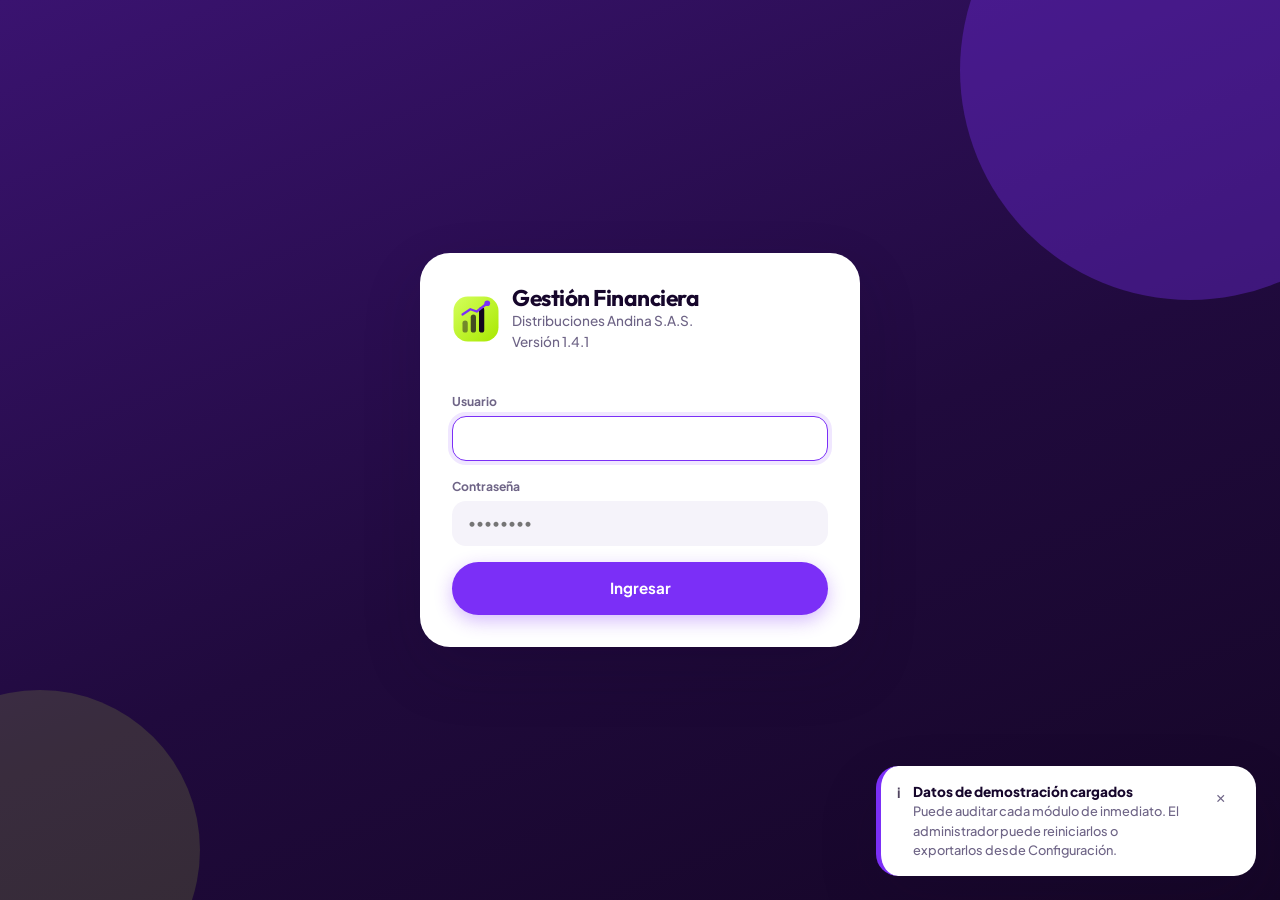
==== commit 2ab344f3: "v1.4.1: versión visible en pantalla y sin caché vieja - La versión publicada (ERP.VERSION) aparece e" ====
--- a/Aplicación con Claude/index.html
+++ b/Aplicación con Claude/index.html
@@ -15,9 +15,9 @@
     <link rel="preconnect" href="https://fonts.gstatic.com" crossorigin>
     <link rel="stylesheet" href="https://fonts.googleapis.com/css2?family=Outfit:wght@600;700;800&amp;family=Plus+Jakarta+Sans:wght@400;500;600;700;800&amp;display=swap">
 
-    <link rel="stylesheet" href="assets/CSS/base.css">
-    <link rel="stylesheet" href="assets/CSS/layout.css">
-    <link rel="stylesheet" href="assets/CSS/components.css">
+    <link rel="stylesheet" href="assets/CSS/base.css?v=1.4.1">
+    <link rel="stylesheet" href="assets/CSS/layout.css?v=1.4.1">
+    <link rel="stylesheet" href="assets/CSS/components.css?v=1.4.1">
 </head>
 <body>
 
@@ -36,28 +36,31 @@
     </noscript>
 
     <!-- Capa base: utilidades, datos y componentes -->
-    <script src="assets/JS/util.js"></script>
-    <script src="assets/JS/db.js"></script>
-    <script src="assets/JS/ui.js"></script>
-    <script src="assets/JS/charts.js"></script>
-    <script src="assets/JS/pdf.js"></script>
-    <script src="assets/JS/lines.js"></script>
-    <script src="assets/JS/auth.js"></script>
+    <script src="assets/JS/util.js?v=1.4.1"></script>
+    <script src="assets/JS/db.js?v=1.4.1"></script>
+    <script src="assets/JS/ui.js?v=1.4.1"></script>
+    <script src="assets/JS/charts.js?v=1.4.1"></script>
+    <script src="assets/JS/pdf.js?v=1.4.1"></script>
+    <script src="assets/JS/xlsx.js?v=1.4.1"></script>
+    <script src="assets/JS/pdfreader.js?v=1.4.1"></script>
+    <script src="assets/JS/lines.js?v=1.4.1"></script>
+    <script src="assets/JS/auth.js?v=1.4.1"></script>
 
     <!-- Módulos de negocio -->
-    <script src="assets/JS/contacts.js"></script>
-    <script src="assets/JS/inventory.js"></script>
-    <script src="assets/JS/purchases.js"></script>
-    <script src="assets/JS/billing.js"></script>
+    <script src="assets/JS/contacts.js?v=1.4.1"></script>
+    <script src="assets/JS/inventory.js?v=1.4.1"></script>
+    <script src="assets/JS/purchases.js?v=1.4.1"></script>
+    <script src="assets/JS/billing.js?v=1.4.1"></script>
+    <script src="assets/JS/importer.js?v=1.4.1"></script>
 
     <!-- Análisis: el motor financiero debe cargarse antes del tablero -->
-    <script src="assets/JS/financials.js"></script>
-    <script src="assets/JS/dashboard.js"></script>
-    <script src="assets/JS/tools.js"></script>
-    <script src="assets/JS/payroll.js"></script>
+    <script src="assets/JS/financials.js?v=1.4.1"></script>
+    <script src="assets/JS/dashboard.js?v=1.4.1"></script>
+    <script src="assets/JS/tools.js?v=1.4.1"></script>
+    <script src="assets/JS/payroll.js?v=1.4.1"></script>
 
     <!-- Arranque -->
-    <script src="assets/JS/app.js"></script>
+    <script src="assets/JS/app.js?v=1.4.1"></script>
 
 </body>
 </html>
--- a/Aplicación con Claude/assets/CSS/layout.css
+++ b/Aplicación con Claude/assets/CSS/layout.css
@@ -64,29 +64,6 @@
 
 .login-card .btn { width: 100%; padding: 15px 22px; font-size: 0.95rem; }
 
-.login-hint {
-    margin-top: var(--sp-5);
-    padding-top: var(--sp-4);
-    border-top: 1.5px dashed var(--border-strong);
-    font-size: 0.8rem;
-    color: var(--text-muted);
-}
-
-.login-hint > p { font-size: 0.72rem; font-weight: 800; letter-spacing: 0.06em; color: var(--text-soft); text-transform: uppercase; }
-.login-hint ul { display: grid; gap: 7px; margin-top: var(--sp-3); }
-
-.login-hint li {
-    display: flex;
-    align-items: center;
-    gap: var(--sp-2);
-    background: var(--surface-2);
-    border-radius: var(--r-md);
-    padding: 9px 13px;
-}
-
-.login-hint code { font-family: var(--font-mono); color: var(--text); font-weight: 700; font-size: 0.78rem; }
-.login-hint li > span { margin-left: auto; font-size: 0.72rem; font-weight: 600; }
-
 /* ---------- Estructura principal ---------- */
 
 .app-shell {
@@ -125,6 +102,7 @@
 
 .sidebar-title { font-family: var(--font-display); font-weight: 700; font-size: 0.98rem; white-space: nowrap; color: #ffffff; }
 .sidebar-title span { display: block; font-family: var(--font-sans); font-weight: 500; font-size: 0.7rem; color: #9c8ec4; }
+.sidebar-title .sidebar-version { font-size: 0.62rem; font-weight: 700; letter-spacing: 0.08em; color: #8f7fbe; }
 
 .sidebar-nav {
     flex: 1 1 auto;
--- a/Aplicación con Claude/assets/CSS/components.css
+++ b/Aplicación con Claude/assets/CSS/components.css
@@ -230,6 +230,21 @@
     cursor: pointer;
 }
 .check input { width: 17px; height: 17px; accent-color: var(--primary); }
+
+/* Matriz de permisos por rol: una columna de casillas por rol */
+.permisos-rol .col-rol { text-align: center; width: 128px; }
+.permisos-rol input[type="checkbox"] { width: 18px; height: 18px; accent-color: var(--primary); cursor: pointer; vertical-align: middle; }
+.permisos-rol input[type="checkbox"]:disabled { cursor: not-allowed; opacity: 0.55; }
+
+/* En móvil la columna del administrador (siempre todo, no editable) sobra:
+   se oculta para que las casillas de Contador y Vendedor quepan sin desplazar. */
+@media (max-width: 560px) {
+    table.data.permisos-rol th,
+    table.data.permisos-rol td { padding-left: 8px; padding-right: 8px; }
+    table.data.permisos-rol td:first-child { white-space: normal; min-width: 118px; }
+    .permisos-rol .col-rol { width: auto; }
+    .permisos-rol .col-admin { display: none; }
+}
 
 /* Grupo de opciones tipo segmento */
 .segmented {
@@ -665,6 +680,136 @@
 .tabs button:hover { color: var(--text); }
 .tabs button[aria-selected="true"] { background: var(--primary); color: #ffffff; }
 
+/* ---------- Tablero: diez indicadores en dos filas ---------- */
+
+.grid-kpi.grid-kpi-5 { grid-template-columns: repeat(5, minmax(0, 1fr)); gap: 14px; }
+.grid-kpi-5 .kpi { padding: var(--sp-4) 18px; }
+.grid-kpi-5 .kpi::before { left: 18px; }
+.grid-kpi-5 .kpi-value { font-size: clamp(1.05rem, 1.42vw, 1.4rem); }
+
+@media (max-width: 1180px) {
+    .grid-kpi.grid-kpi-5 { grid-template-columns: repeat(auto-fit, minmax(180px, 1fr)); }
+}
+
+@media (max-width: 560px) {
+    .grid-kpi.grid-kpi-5 { grid-template-columns: repeat(auto-fit, minmax(148px, 1fr)); }
+}
+
+/* ---------- Acciones del encabezado de vista ---------- */
+
+.view-actions {
+    display: flex;
+    align-items: center;
+    gap: var(--sp-2);
+    flex-wrap: wrap;
+}
+
+/* ---------- Carga de facturas PDF ---------- */
+
+.dropzone {
+    display: flex;
+    flex-direction: column;
+    align-items: center;
+    gap: var(--sp-2);
+    padding: var(--sp-6) var(--sp-5);
+    border: 2px dashed var(--border-strong);
+    border-radius: var(--r-lg);
+    background: var(--surface-2);
+    text-align: center;
+    cursor: pointer;
+    transition: border-color 0.15s ease, background 0.15s ease;
+}
+
+.dropzone:hover,
+.dropzone:focus-visible,
+.dropzone.is-over { border-color: var(--primary); background: var(--primary-soft); }
+
+.dropzone-icon {
+    width: 52px;
+    height: 52px;
+    display: grid;
+    place-items: center;
+    border-radius: 16px;
+    background: var(--primary);
+    color: #ffffff;
+    font-size: 1.1rem;
+    font-weight: 800;
+}
+
+[data-theme="dark"] .dropzone-icon { color: var(--accent-ink); }
+
+.dropzone strong { font-family: var(--font-display); font-size: 1rem; }
+.dropzone p { font-size: 0.8rem; color: var(--text-muted); max-width: 46ch; }
+
+.import-list { display: flex; flex-direction: column; gap: var(--sp-2); }
+
+.import-row {
+    display: grid;
+    grid-template-columns: minmax(0, 1.5fr) minmax(0, 1.2fr) auto;
+    align-items: center;
+    gap: var(--sp-3);
+    padding: var(--sp-3) var(--sp-4);
+    border-radius: var(--r-md);
+    background: var(--surface-2);
+}
+
+.import-name { font-weight: 700; overflow: hidden; text-overflow: ellipsis; white-space: nowrap; }
+.import-meta { font-size: 0.76rem; color: var(--text-muted); font-weight: 500; }
+.import-actions { display: flex; align-items: center; gap: var(--sp-2); flex-wrap: wrap; justify-content: flex-end; }
+
+@media (max-width: 680px) {
+    .import-row { grid-template-columns: 1fr; }
+    .import-actions { justify-content: flex-start; }
+}
+
+.leido-hint {
+    display: block;
+    margin-top: 4px;
+    font-size: 0.72rem;
+    font-weight: 700;
+    color: var(--warning);
+}
+
+.leido-hint.is-ok { color: var(--text-soft); font-weight: 500; }
+
+.lectura-pdf {
+    display: grid;
+    grid-template-columns: repeat(auto-fit, minmax(160px, 1fr));
+    gap: var(--sp-2) var(--sp-4);
+}
+
+.dato-leido {
+    display: flex;
+    flex-direction: column;
+    gap: 2px;
+    padding: var(--sp-2) var(--sp-3);
+    border-radius: var(--r-sm);
+    background: var(--surface);
+}
+
+.dato-leido span { font-size: 0.68rem; font-weight: 800; letter-spacing: 0.05em; text-transform: uppercase; color: var(--text-muted); }
+.dato-leido strong { font-size: 0.86rem; font-variant-numeric: tabular-nums; word-break: break-word; }
+
+.texto-extraido summary {
+    cursor: pointer;
+    font-size: 0.8rem;
+    font-weight: 700;
+    color: var(--text-muted);
+}
+
+.texto-extraido pre {
+    max-height: 240px;
+    overflow: auto;
+    margin: var(--sp-2) 0 0;
+    padding: var(--sp-3);
+    border-radius: var(--r-md);
+    background: var(--surface-2);
+    font-family: var(--font-mono);
+    font-size: 0.72rem;
+    white-space: pre-wrap;
+    word-break: break-word;
+}
+
 /* ---------- Listas de definición (estados financieros) ---------- */
 
 .fin-line {
